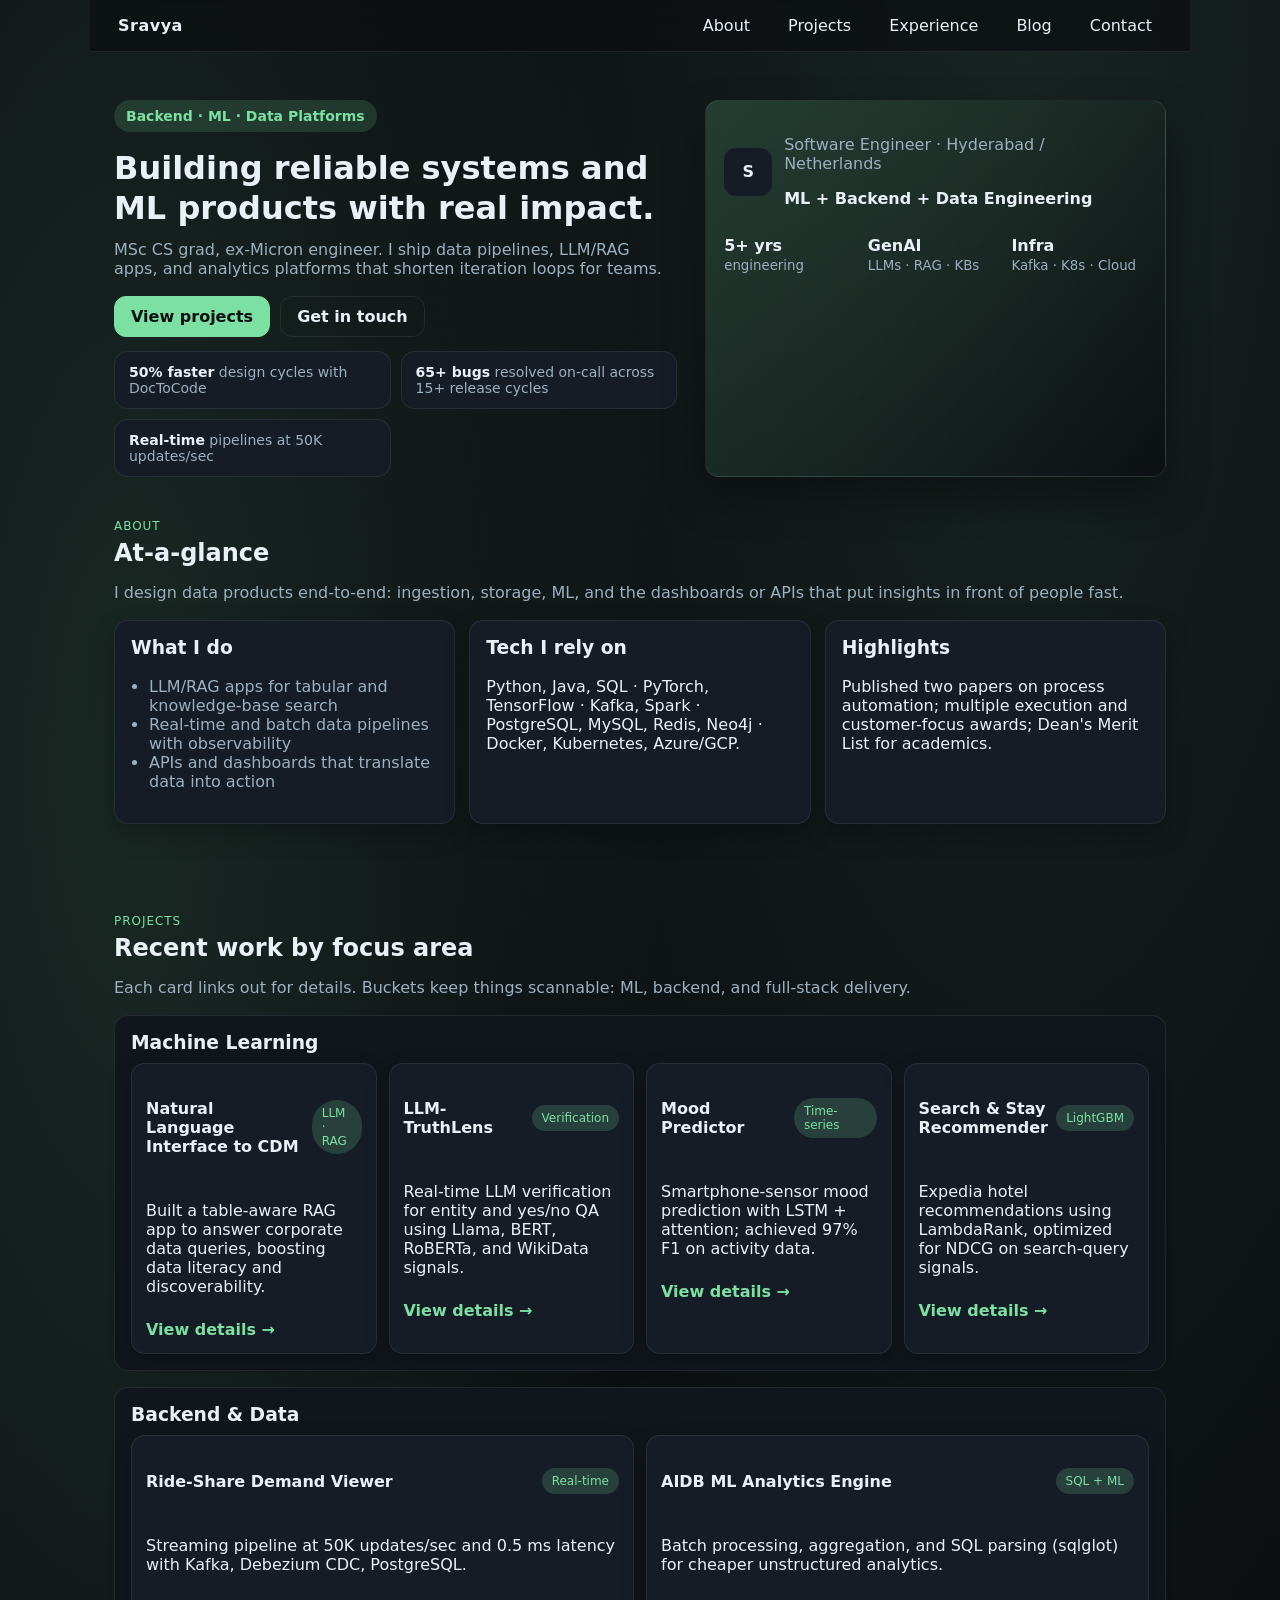
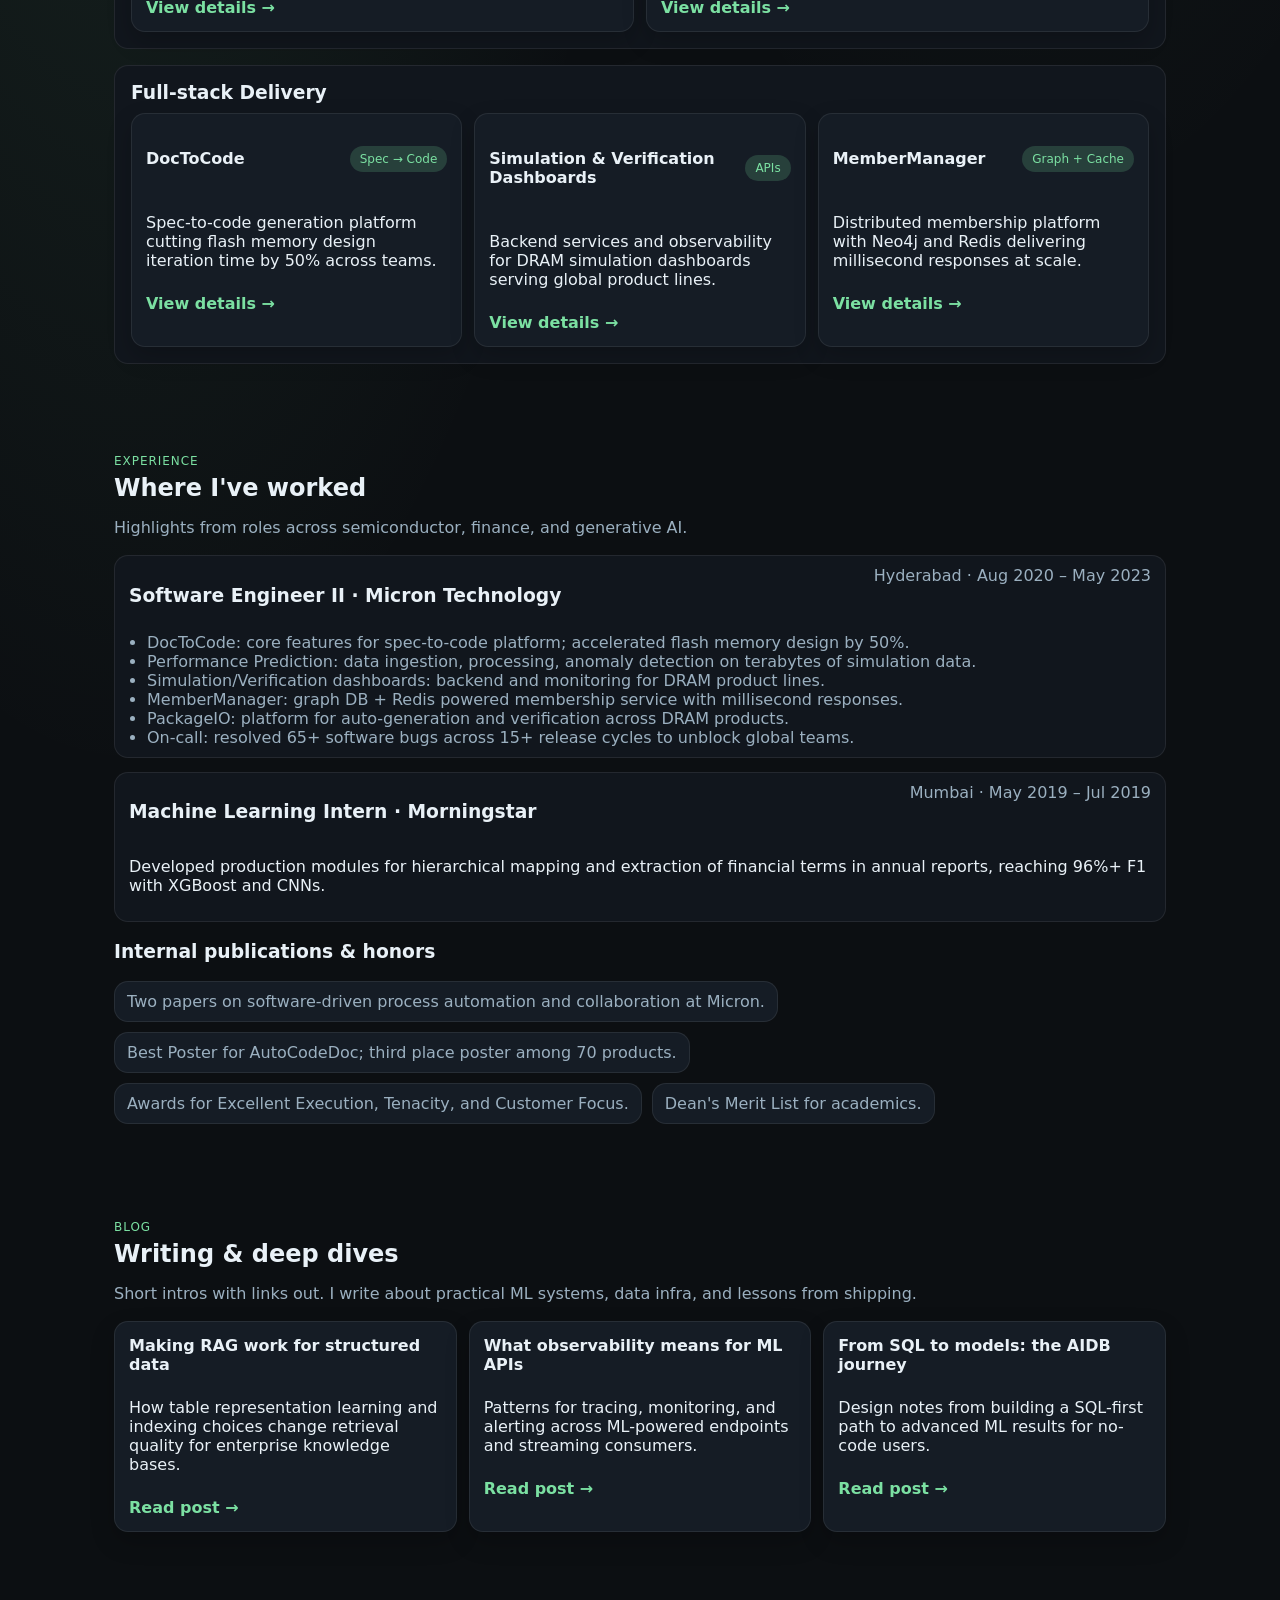
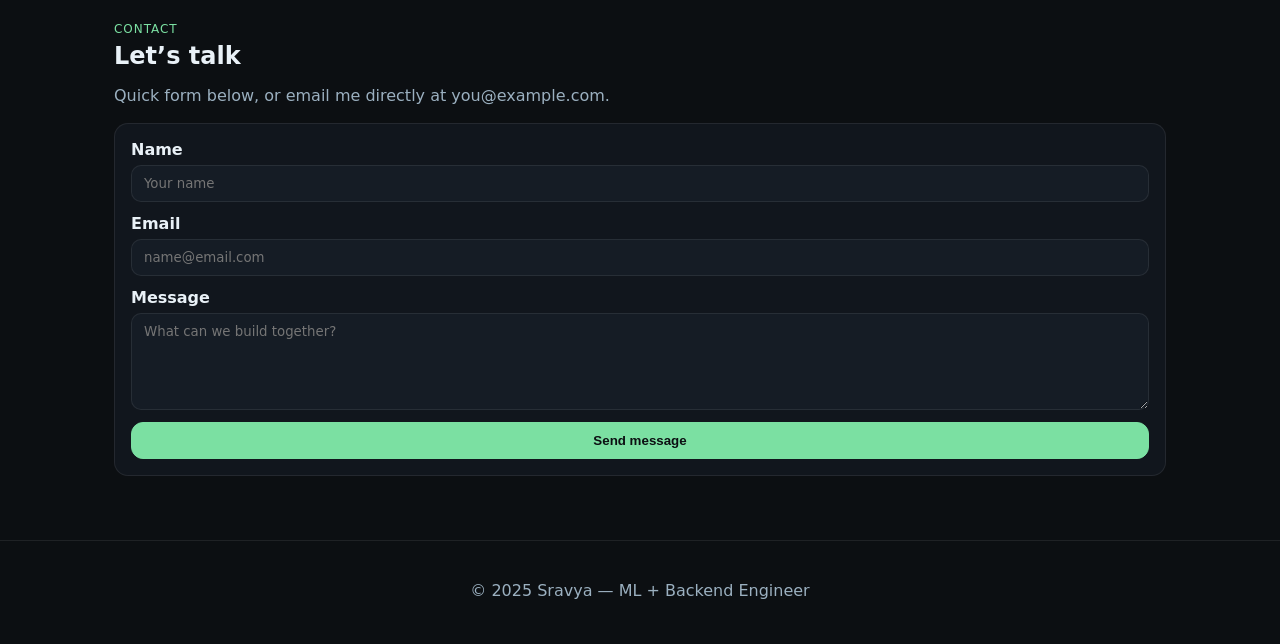
==== index.html @ e34084e5 "init 2" ====
<!DOCTYPE html>
<html lang="en">
<head>
  <meta charset="UTF-8" />
  <meta name="viewport" content="width=device-width, initial-scale=1.0" />
  <title>Sravya | ML + Backend Engineer</title>
  <link rel="stylesheet" href="style.css" />
</head>
<body>
  <nav class="navbar">
    <div class="logo">Sravya</div>
    <ul class="nav-links">
      <li><a href="#about">About</a></li>
      <li><a href="#projects">Projects</a></li>
      <li><a href="#experience">Experience</a></li>
      <li><a href="#blog">Blog</a></li>
      <li><a href="#contact">Contact</a></li>
    </ul>
  </nav>

  <header class="hero">
    <div class="hero-text">
      <span class="tag">Backend · ML · Data Platforms</span>
      <h1>Building reliable systems and ML products with real impact.</h1>
      <p class="lede">
        MSc CS grad, ex-Micron engineer. I ship data pipelines, LLM/RAG apps, and
        analytics platforms that shorten iteration loops for teams.
      </p>
      <div class="hero-actions">
        <a class="btn primary" href="#projects">View projects</a>
        <a class="btn ghost" href="#contact">Get in touch</a>
      </div>
      <div class="hero-highlights">
        <div><strong>50% faster</strong> design cycles with DocToCode</div>
        <div><strong>65+ bugs</strong> resolved on-call across 15+ release cycles</div>
        <div><strong>Real-time</strong> pipelines at 50K updates/sec</div>
      </div>
    </div>
    <div class="hero-card">
      <div class="nameplate">
        <div class="avatar">S</div>
        <div>
          <p class="muted">Software Engineer · Hyderabad / Netherlands</p>
          <p class="focus">ML + Backend + Data Engineering</p>
        </div>
      </div>
      <div class="stats">
        <div><span>5+ yrs</span><small>engineering</small></div>
        <div><span>GenAI</span><small>LLMs · RAG · KBs</small></div>
        <div><span>Infra</span><small>Kafka · K8s · Cloud</small></div>
      </div>
    </div>
  </header>

  <section id="about" class="section about">
    <div class="section-header">
      <p class="eyebrow">About</p>
      <h2>At-a-glance</h2>
      <p class="muted">
        I design data products end-to-end: ingestion, storage, ML, and the
        dashboards or APIs that put insights in front of people fast.
      </p>
    </div>
    <div class="about-grid">
      <div class="about-card">
        <h3>What I do</h3>
        <ul>
          <li>LLM/RAG apps for tabular and knowledge-base search</li>
          <li>Real-time and batch data pipelines with observability</li>
          <li>APIs and dashboards that translate data into action</li>
        </ul>
      </div>
      <div class="about-card">
        <h3>Tech I rely on</h3>
        <p>Python, Java, SQL · PyTorch, TensorFlow · Kafka, Spark · PostgreSQL, MySQL, Redis, Neo4j · Docker, Kubernetes, Azure/GCP.</p>
      </div>
      <div class="about-card">
        <h3>Highlights</h3>
        <p>Published two papers on process automation; multiple execution and customer-focus awards; Dean's Merit List for academics.</p>
      </div>
    </div>
  </section>

  <section id="projects" class="section">
    <div class="section-header">
      <p class="eyebrow">Projects</p>
      <h2>Recent work by focus area</h2>
      <p class="muted">Each card links out for details. Buckets keep things scannable: ML, backend, and full-stack delivery.</p>
    </div>
    <div class="bucket-grid">
      <div class="bucket">
        <h3>Machine Learning</h3>
        <div class="card-grid">
          <div class="card">
            <div class="card-header">
              <h4>Natural Language Interface to CDM</h4>
              <span class="pill">LLM · RAG</span>
            </div>
            <p>Built a table-aware RAG app to answer corporate data queries, boosting data literacy and discoverability.</p>
            <a class="link" href="#" target="_blank" rel="noreferrer">View details →</a>
          </div>
          <div class="card">
            <div class="card-header">
              <h4>LLM-TruthLens</h4>
              <span class="pill">Verification</span>
            </div>
            <p>Real-time LLM verification for entity and yes/no QA using Llama, BERT, RoBERTa, and WikiData signals.</p>
            <a class="link" href="#" target="_blank" rel="noreferrer">View details →</a>
          </div>
          <div class="card">
            <div class="card-header">
              <h4>Mood Predictor</h4>
              <span class="pill">Time-series</span>
            </div>
            <p>Smartphone-sensor mood prediction with LSTM + attention; achieved 97% F1 on activity data.</p>
            <a class="link" href="#" target="_blank" rel="noreferrer">View details →</a>
          </div>
          <div class="card">
            <div class="card-header">
              <h4>Search & Stay Recommender</h4>
              <span class="pill">LightGBM</span>
            </div>
            <p>Expedia hotel recommendations using LambdaRank, optimized for NDCG on search-query signals.</p>
            <a class="link" href="#" target="_blank" rel="noreferrer">View details →</a>
          </div>
        </div>
      </div>
      <div class="bucket">
        <h3>Backend & Data</h3>
        <div class="card-grid">
          <div class="card">
            <div class="card-header">
              <h4>Ride-Share Demand Viewer</h4>
              <span class="pill">Real-time</span>
            </div>
            <p>Streaming pipeline at 50K updates/sec and 0.5 ms latency with Kafka, Debezium CDC, PostgreSQL.</p>
            <a class="link" href="#" target="_blank" rel="noreferrer">View details →</a>
          </div>
          <div class="card">
            <div class="card-header">
              <h4>AIDB ML Analytics Engine</h4>
              <span class="pill">SQL + ML</span>
            </div>
            <p>Batch processing, aggregation, and SQL parsing (sqlglot) for cheaper unstructured analytics.</p>
            <a class="link" href="#" target="_blank" rel="noreferrer">View details →</a>
          </div>
        </div>
      </div>
      <div class="bucket">
        <h3>Full-stack Delivery</h3>
        <div class="card-grid">
          <div class="card">
            <div class="card-header">
              <h4>DocToCode</h4>
              <span class="pill">Spec → Code</span>
            </div>
            <p>Spec-to-code generation platform cutting flash memory design iteration time by 50% across teams.</p>
            <a class="link" href="#" target="_blank" rel="noreferrer">View details →</a>
          </div>
          <div class="card">
            <div class="card-header">
              <h4>Simulation & Verification Dashboards</h4>
              <span class="pill">APIs</span>
            </div>
            <p>Backend services and observability for DRAM simulation dashboards serving global product lines.</p>
            <a class="link" href="#" target="_blank" rel="noreferrer">View details →</a>
          </div>
          <div class="card">
            <div class="card-header">
              <h4>MemberManager</h4>
              <span class="pill">Graph + Cache</span>
            </div>
            <p>Distributed membership platform with Neo4j and Redis delivering millisecond responses at scale.</p>
            <a class="link" href="#" target="_blank" rel="noreferrer">View details →</a>
          </div>
        </div>
      </div>
    </div>
  </section>

  <section id="experience" class="section">
    <div class="section-header">
      <p class="eyebrow">Experience</p>
      <h2>Where I've worked</h2>
      <p class="muted">Highlights from roles across semiconductor, finance, and generative AI.</p>
    </div>
    <div class="timeline">
      <div class="timeline-item">
        <div class="timeline-head">
          <h3>Software Engineer II · Micron Technology</h3>
          <span class="muted">Hyderabad · Aug 2020 – May 2023</span>
        </div>
        <ul>
          <li>DocToCode: core features for spec-to-code platform; accelerated flash memory design by 50%.</li>
          <li>Performance Prediction: data ingestion, processing, anomaly detection on terabytes of simulation data.</li>
          <li>Simulation/Verification dashboards: backend and monitoring for DRAM product lines.</li>
          <li>MemberManager: graph DB + Redis powered membership service with millisecond responses.</li>
          <li>PackageIO: platform for auto-generation and verification across DRAM products.</li>
          <li>On-call: resolved 65+ software bugs across 15+ release cycles to unblock global teams.</li>
        </ul>
      </div>
      <div class="timeline-item">
        <div class="timeline-head">
          <h3>Machine Learning Intern · Morningstar</h3>
          <span class="muted">Mumbai · May 2019 – Jul 2019</span>
        </div>
        <p>Developed production modules for hierarchical mapping and extraction of financial terms in annual reports, reaching 96%+ F1 with XGBoost and CNNs.</p>
      </div>
    </div>
    <div class="subsection">
      <h3>Internal publications & honors</h3>
      <ul class="inline-list">
        <li>Two papers on software-driven process automation and collaboration at Micron.</li>
        <li>Best Poster for AutoCodeDoc; third place poster among 70 products.</li>
        <li>Awards for Excellent Execution, Tenacity, and Customer Focus.</li>
        <li>Dean's Merit List for academics.</li>
      </ul>
    </div>
  </section>

  <section id="blog" class="section blog">
    <div class="section-header">
      <p class="eyebrow">Blog</p>
      <h2>Writing & deep dives</h2>
      <p class="muted">Short intros with links out. I write about practical ML systems, data infra, and lessons from shipping.</p>
    </div>
    <div class="card-grid">
      <div class="card">
        <h4>Making RAG work for structured data</h4>
        <p>How table representation learning and indexing choices change retrieval quality for enterprise knowledge bases.</p>
        <a class="link" href="#" target="_blank" rel="noreferrer">Read post →</a>
      </div>
      <div class="card">
        <h4>What observability means for ML APIs</h4>
        <p>Patterns for tracing, monitoring, and alerting across ML-powered endpoints and streaming consumers.</p>
        <a class="link" href="#" target="_blank" rel="noreferrer">Read post →</a>
      </div>
      <div class="card">
        <h4>From SQL to models: the AIDB journey</h4>
        <p>Design notes from building a SQL-first path to advanced ML results for no-code users.</p>
        <a class="link" href="#" target="_blank" rel="noreferrer">Read post →</a>
      </div>
    </div>
  </section>

  <section id="contact" class="section contact">
    <div class="section-header">
      <p class="eyebrow">Contact</p>
      <h2>Let’s talk</h2>
      <p class="muted">Quick form below, or email me directly at <a href="mailto:you@example.com">you@example.com</a>.</p>
    </div>
    <form class="contact-form">
      <div class="form-row">
        <label for="name">Name</label>
        <input id="name" name="name" type="text" placeholder="Your name" />
      </div>
      <div class="form-row">
        <label for="email">Email</label>
        <input id="email" name="email" type="email" placeholder="name@email.com" />
      </div>
      <div class="form-row">
        <label for="message">Message</label>
        <textarea id="message" name="message" rows="5" placeholder="What can we build together?"></textarea>
      </div>
      <button type="submit" class="btn primary full">Send message</button>
    </form>
  </section>

  <footer class="footer">
    <p>© 2025 Sravya — ML + Backend Engineer</p>
  </footer>
</body>
</html>
---- style.css ----
/* refreshed portfolio styles */
:root{
  --bg:#0c0f12;
  --panel:#11161d;
  --card:#151c25;
  --accent:#7be0a2;
  --muted:#9bb0c0;
  --text:#e9f1f7;
  --border:rgba(255,255,255,0.08);
  --shadow:0 20px 40px rgba(0,0,0,0.35);
  --radius:14px;
  --max:1100px;
}

*{box-sizing:border-box;}
body{
  margin:0;
  font-family:"Inter", "Segoe UI", system-ui, -apple-system, sans-serif;
  background:radial-gradient(120% 120% at 10% 20%,rgba(123,224,162,0.12),transparent 35%),radial-gradient(120% 120% at 80% 0%,rgba(123,224,162,0.1),transparent 40%),var(--bg);
  color:var(--text);
}
a{color:inherit;text-decoration:none;}

.navbar{
  position:sticky;
  top:0;
  z-index:10;
  display:flex;
  justify-content:space-between;
  align-items:center;
  padding:16px 28px;
  max-width:var(--max);
  margin:0 auto;
  backdrop-filter:blur(12px);
  background:rgba(12,15,18,0.75);
  border-bottom:1px solid var(--border);
}
.logo{font-weight:700;letter-spacing:0.5px;}
.nav-links{display:flex;gap:18px;list-style:none;padding:0;margin:0;}
.nav-links a{padding:8px 10px;border-radius:8px;transition:background 0.2s;}
.nav-links a:hover{background:rgba(255,255,255,0.06);}

.hero{
  display:grid;
  gap:28px;
  grid-template-columns:1.1fr 0.9fr;
  max-width:var(--max);
  margin:48px auto 32px;
  padding:0 24px;
}
.hero-text h1{margin:16px 0 12px;font-size:32px;line-height:1.25;}
.lede{color:var(--muted);margin:0 0 18px;}
.tag{
  display:inline-flex;
  align-items:center;
  gap:8px;
  padding:8px 12px;
  border-radius:999px;
  background:rgba(123,224,162,0.15);
  color:var(--accent);
  font-weight:600;
  font-size:14px;
}
.hero-actions{display:flex;gap:10px;flex-wrap:wrap;margin:12px 0 14px;}
.btn{
  display:inline-flex;
  align-items:center;
  justify-content:center;
  padding:10px 16px;
  border-radius:12px;
  border:1px solid var(--border);
  color:var(--text);
  background:transparent;
  font-weight:600;
  cursor:pointer;
  transition:transform 0.15s, box-shadow 0.15s, background 0.15s;
}
.btn.primary{background:var(--accent);color:#0c0f12;border-color:var(--accent);}
.btn.ghost:hover{background:rgba(255,255,255,0.04);}
.btn.primary:hover{transform:translateY(-1px);box-shadow:0 10px 25px rgba(123,224,162,0.25);}
.btn.full{width:100%;}

.hero-highlights{
  display:grid;
  grid-template-columns:repeat(auto-fit,minmax(220px,1fr));
  gap:10px;
  margin-top:12px;
}
.hero-highlights div{
  background:var(--card);
  border:1px solid var(--border);
  border-radius:var(--radius);
  padding:12px 14px;
  color:var(--muted);
  font-size:14px;
}
.hero-highlights strong{color:var(--text);}

.hero-card{
  background:linear-gradient(130deg,rgba(123,224,162,0.18),rgba(12,15,18,0.9));
  border:1px solid var(--border);
  border-radius:var(--radius);
  padding:18px;
  box-shadow:var(--shadow);
}
.nameplate{display:flex;gap:12px;align-items:center;margin-bottom:12px;}
.avatar{
  width:48px;height:48px;border-radius:12px;
  background:var(--card);
  display:grid;place-items:center;
  font-weight:700;
}
.muted{color:var(--muted);}
.focus{font-weight:700;}
.stats{
  display:grid;
  grid-template-columns:repeat(auto-fit,minmax(120px,1fr));
  gap:8px;
}
.stats span{display:block;font-weight:700;}
.stats small{color:var(--muted);}

.section{
  max-width:var(--max);
  margin:32px auto 12px;
  padding:10px 24px 48px;
}
.section-header{margin-bottom:18px;}
.section-header h2{margin:6px 0 6px;}
.eyebrow{letter-spacing:0.08em;text-transform:uppercase;font-size:12px;color:var(--accent);margin:0;}

.about-grid{
  display:grid;
  grid-template-columns:repeat(auto-fit,minmax(260px,1fr));
  gap:14px;
}
.about-card{
  background:var(--card);
  border:1px solid var(--border);
  border-radius:var(--radius);
  padding:16px;
  box-shadow:0 10px 25px rgba(0,0,0,0.25);
}
.about-card h3{margin-top:0;}
.about-card ul{padding-left:18px;color:var(--muted);}

.bucket-grid{display:grid;gap:16px;}
.bucket{
  background:var(--panel);
  border:1px solid var(--border);
  border-radius:var(--radius);
  padding:16px;
}
.bucket h3{margin:0 0 10px;}
.card-grid{
  display:grid;
  grid-template-columns:repeat(auto-fit,minmax(240px,1fr));
  gap:12px;
}
.card{
  background:var(--card);
  border:1px solid var(--border);
  border-radius:var(--radius);
  padding:14px;
  display:flex;
  flex-direction:column;
  gap:8px;
  box-shadow:0 10px 24px rgba(0,0,0,0.2);
}
.card-header{display:flex;justify-content:space-between;gap:8px;align-items:center;}
.pill{
  padding:6px 10px;
  border-radius:999px;
  background:rgba(123,224,162,0.18);
  color:var(--accent);
  font-size:12px;
}
.link{color:var(--accent);font-weight:600;}

.timeline{display:grid;gap:14px;}
.timeline-item{
  border-left:3px solid var(--accent);
  padding:10px 14px;
  background:var(--panel);
  border-radius:var(--radius);
  border:1px solid var(--border);
}
.timeline-head{display:flex;justify-content:space-between;gap:8px;flex-wrap:wrap;}
.timeline ul{margin:8px 0 0;padding-left:18px;color:var(--muted);}

.subsection{margin-top:16px;}
.inline-list{display:flex;flex-wrap:wrap;gap:10px;color:var(--muted);padding:0;margin:6px 0;list-style:none;}
.inline-list li{background:var(--card);border:1px solid var(--border);padding:10px 12px;border-radius:var(--radius);}

.blog .card-grid .card h4{margin:0;}

.contact-form{
  background:var(--panel);
  border:1px solid var(--border);
  border-radius:var(--radius);
  padding:16px;
  display:grid;
  gap:12px;
}
.form-row{display:flex;flex-direction:column;gap:6px;}
.form-row label{font-weight:600;}
input, textarea{
  background:var(--card);
  border:1px solid var(--border);
  border-radius:10px;
  padding:10px 12px;
  color:var(--text);
  font-family:inherit;
}
input:focus, textarea:focus{outline:2px solid rgba(123,224,162,0.35);}

.footer{
  text-align:center;
  color:var(--muted);
  padding:24px 0 28px;
  border-top:1px solid var(--border);
  margin-top:16px;
}

@media(max-width:900px){
  .hero{grid-template-columns:1fr;}
  .navbar{border-bottom:1px solid var(--border);}
}
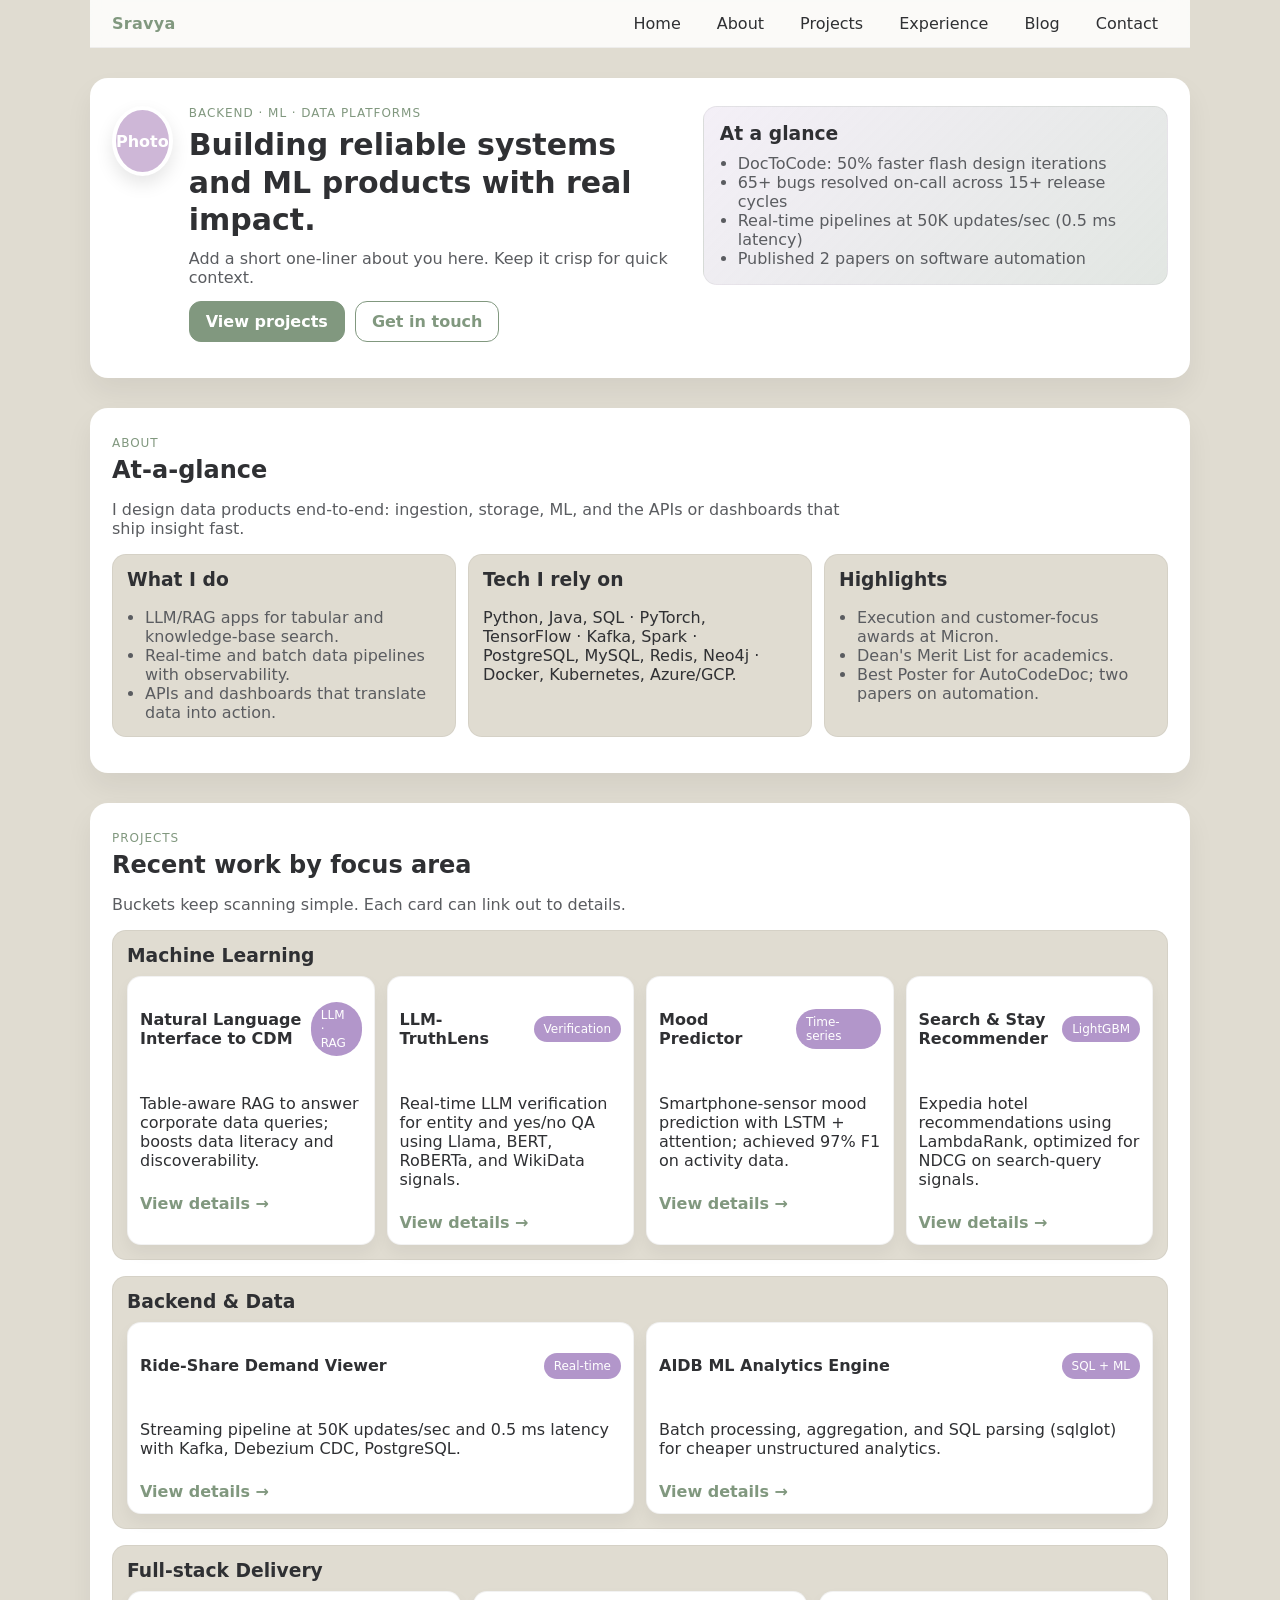
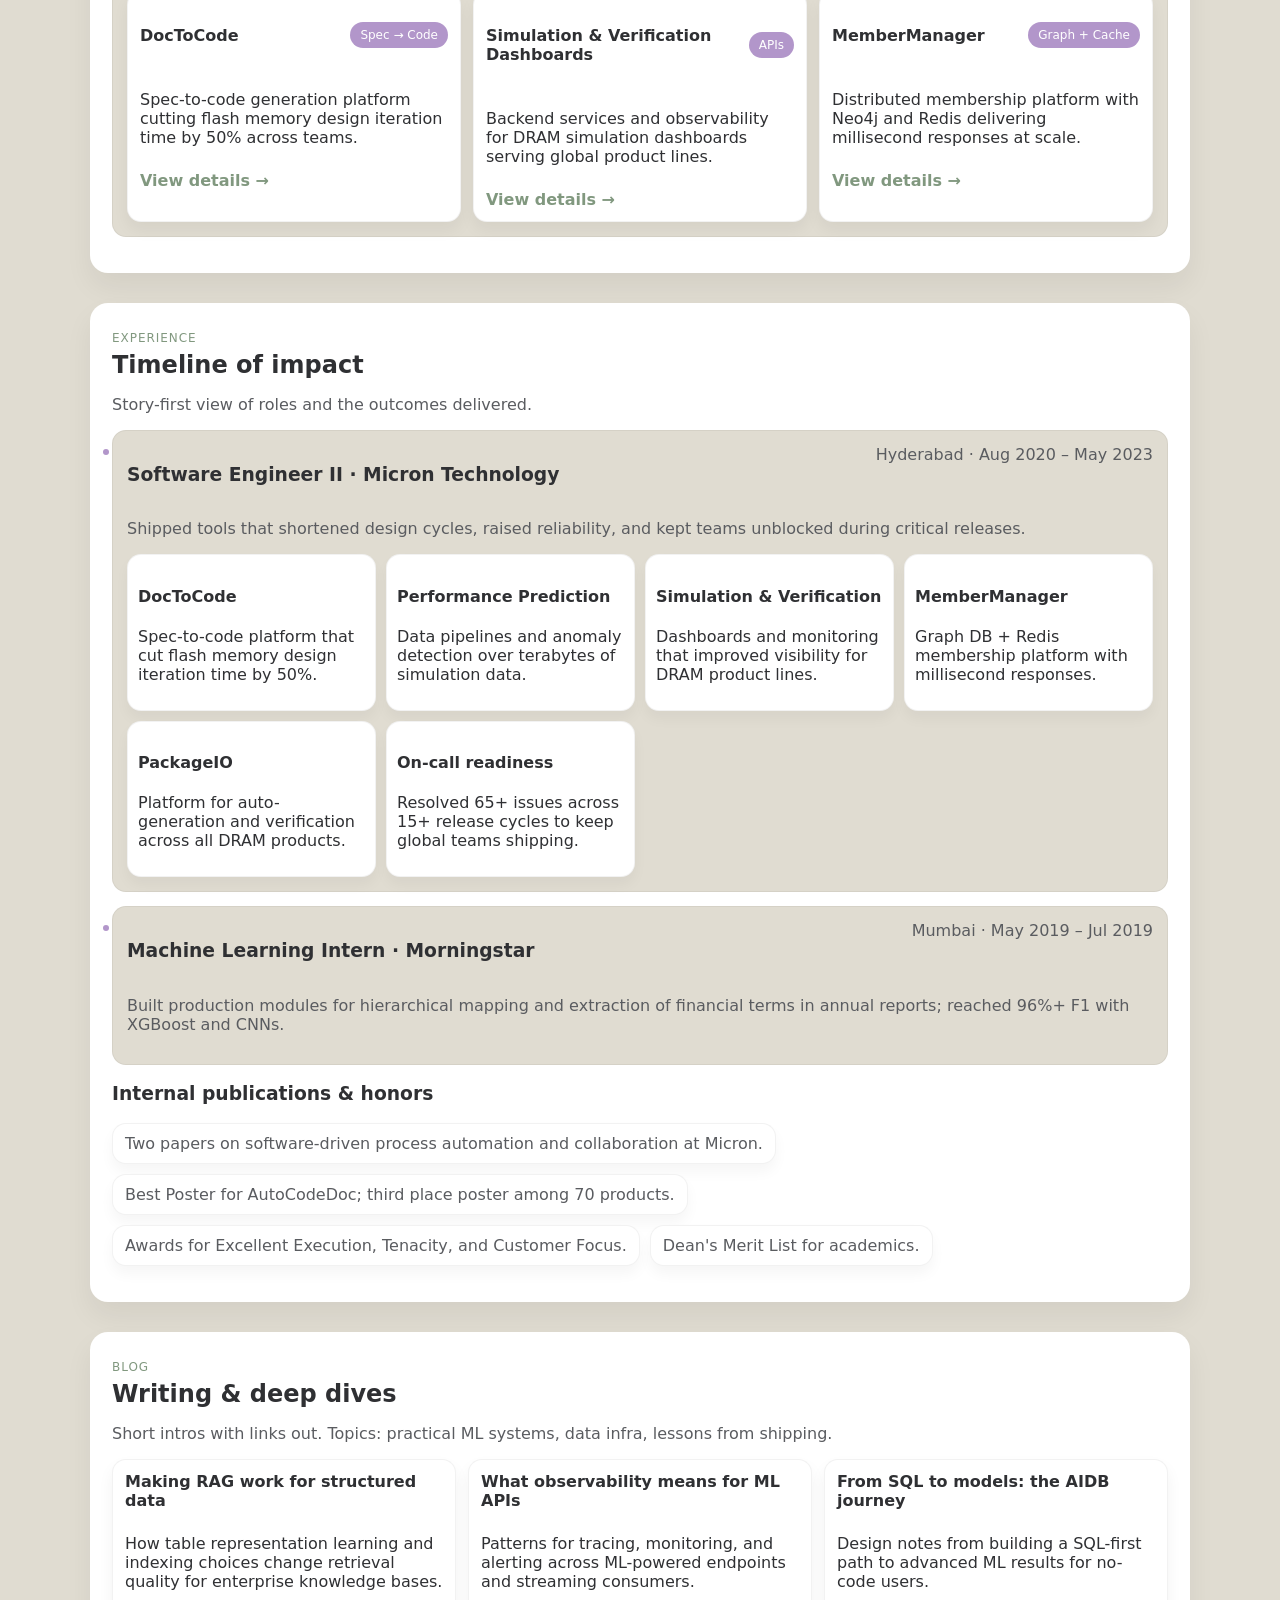
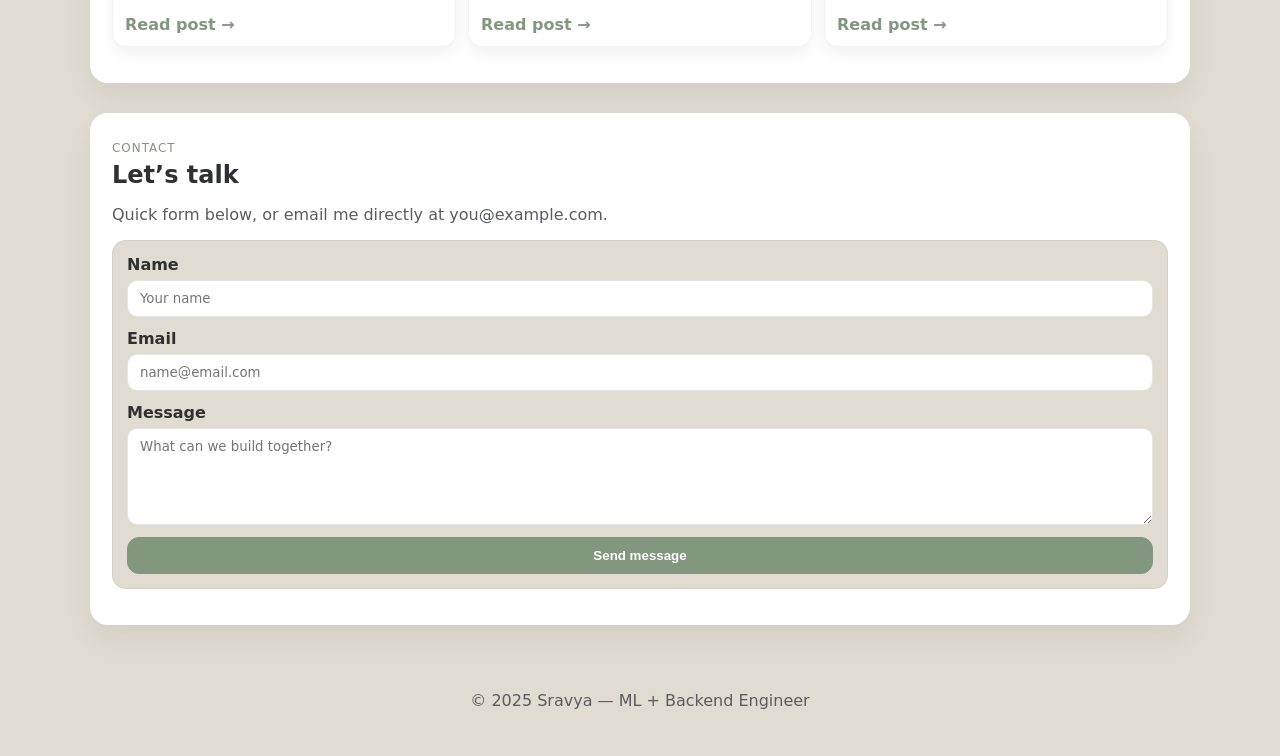
==== commit e3846050: "init 3" ====
--- a/index.html
+++ b/index.html
@@ -10,6 +10,7 @@
   <nav class="navbar">
     <div class="logo">Sravya</div>
     <ul class="nav-links">
+      <li><a href="#hero">Home</a></li>
       <li><a href="#about">About</a></li>
       <li><a href="#projects">Projects</a></li>
       <li><a href="#experience">Experience</a></li>
@@ -18,56 +19,45 @@
     </ul>
   </nav>
 
-  <header class="hero">
-    <div class="hero-text">
-      <span class="tag">Backend · ML · Data Platforms</span>
-      <h1>Building reliable systems and ML products with real impact.</h1>
-      <p class="lede">
-        MSc CS grad, ex-Micron engineer. I ship data pipelines, LLM/RAG apps, and
-        analytics platforms that shorten iteration loops for teams.
-      </p>
-      <div class="hero-actions">
-        <a class="btn primary" href="#projects">View projects</a>
-        <a class="btn ghost" href="#contact">Get in touch</a>
-      </div>
-      <div class="hero-highlights">
-        <div><strong>50% faster</strong> design cycles with DocToCode</div>
-        <div><strong>65+ bugs</strong> resolved on-call across 15+ release cycles</div>
-        <div><strong>Real-time</strong> pipelines at 50K updates/sec</div>
-      </div>
-    </div>
-    <div class="hero-card">
-      <div class="nameplate">
-        <div class="avatar">S</div>
-        <div>
-          <p class="muted">Software Engineer · Hyderabad / Netherlands</p>
-          <p class="focus">ML + Backend + Data Engineering</p>
-        </div>
-      </div>
-      <div class="stats">
-        <div><span>5+ yrs</span><small>engineering</small></div>
-        <div><span>GenAI</span><small>LLMs · RAG · KBs</small></div>
-        <div><span>Infra</span><small>Kafka · K8s · Cloud</small></div>
+  <header id="hero" class="page hero">
+    <div class="hero-left">
+      <div class="avatar small">Photo</div>
+      <div>
+        <p class="eyebrow">Backend · ML · Data Platforms</p>
+        <h1>Building reliable systems and ML products with real impact.</h1>
+        <p class="lede">Add a short one-liner about you here. Keep it crisp for quick context.</p>
+        <div class="hero-actions">
+          <a class="btn primary" href="#projects">View projects</a>
+          <a class="btn ghost" href="#contact">Get in touch</a>
+        </div>
+      </div>
+    </div>
+    <div class="hero-right">
+      <div class="stat-card">
+        <h3>At a glance</h3>
+        <ul>
+          <li>DocToCode: 50% faster flash design iterations</li>
+          <li>65+ bugs resolved on-call across 15+ release cycles</li>
+          <li>Real-time pipelines at 50K updates/sec (0.5 ms latency)</li>
+          <li>Published 2 papers on software automation</li>
+        </ul>
       </div>
     </div>
   </header>
 
-  <section id="about" class="section about">
+  <section id="about" class="page section about">
     <div class="section-header">
       <p class="eyebrow">About</p>
       <h2>At-a-glance</h2>
-      <p class="muted">
-        I design data products end-to-end: ingestion, storage, ML, and the
-        dashboards or APIs that put insights in front of people fast.
-      </p>
+      <p class="muted">I design data products end-to-end: ingestion, storage, ML, and the APIs or dashboards that ship insight fast.</p>
     </div>
     <div class="about-grid">
       <div class="about-card">
         <h3>What I do</h3>
         <ul>
-          <li>LLM/RAG apps for tabular and knowledge-base search</li>
-          <li>Real-time and batch data pipelines with observability</li>
-          <li>APIs and dashboards that translate data into action</li>
+          <li>LLM/RAG apps for tabular and knowledge-base search.</li>
+          <li>Real-time and batch data pipelines with observability.</li>
+          <li>APIs and dashboards that translate data into action.</li>
         </ul>
       </div>
       <div class="about-card">
@@ -76,16 +66,20 @@
       </div>
       <div class="about-card">
         <h3>Highlights</h3>
-        <p>Published two papers on process automation; multiple execution and customer-focus awards; Dean's Merit List for academics.</p>
-      </div>
-    </div>
-  </section>
-
-  <section id="projects" class="section">
+        <ul>
+          <li>Execution and customer-focus awards at Micron.</li>
+          <li>Dean's Merit List for academics.</li>
+          <li>Best Poster for AutoCodeDoc; two papers on automation.</li>
+        </ul>
+      </div>
+    </div>
+  </section>
+
+  <section id="projects" class="page section">
     <div class="section-header">
       <p class="eyebrow">Projects</p>
       <h2>Recent work by focus area</h2>
-      <p class="muted">Each card links out for details. Buckets keep things scannable: ML, backend, and full-stack delivery.</p>
+      <p class="muted">Buckets keep scanning simple. Each card can link out to details.</p>
     </div>
     <div class="bucket-grid">
       <div class="bucket">
@@ -96,7 +90,7 @@
               <h4>Natural Language Interface to CDM</h4>
               <span class="pill">LLM · RAG</span>
             </div>
-            <p>Built a table-aware RAG app to answer corporate data queries, boosting data literacy and discoverability.</p>
+            <p>Table-aware RAG to answer corporate data queries; boosts data literacy and discoverability.</p>
             <a class="link" href="#" target="_blank" rel="noreferrer">View details →</a>
           </div>
           <div class="card">
@@ -178,11 +172,11 @@
     </div>
   </section>
 
-  <section id="experience" class="section">
+  <section id="experience" class="page section">
     <div class="section-header">
       <p class="eyebrow">Experience</p>
-      <h2>Where I've worked</h2>
-      <p class="muted">Highlights from roles across semiconductor, finance, and generative AI.</p>
+      <h2>Timeline of impact</h2>
+      <p class="muted">Story-first view of roles and the outcomes delivered.</p>
     </div>
     <div class="timeline">
       <div class="timeline-item">
@@ -190,21 +184,40 @@
           <h3>Software Engineer II · Micron Technology</h3>
           <span class="muted">Hyderabad · Aug 2020 – May 2023</span>
         </div>
-        <ul>
-          <li>DocToCode: core features for spec-to-code platform; accelerated flash memory design by 50%.</li>
-          <li>Performance Prediction: data ingestion, processing, anomaly detection on terabytes of simulation data.</li>
-          <li>Simulation/Verification dashboards: backend and monitoring for DRAM product lines.</li>
-          <li>MemberManager: graph DB + Redis powered membership service with millisecond responses.</li>
-          <li>PackageIO: platform for auto-generation and verification across DRAM products.</li>
-          <li>On-call: resolved 65+ software bugs across 15+ release cycles to unblock global teams.</li>
-        </ul>
+        <p class="muted">Shipped tools that shortened design cycles, raised reliability, and kept teams unblocked during critical releases.</p>
+        <div class="impact-grid">
+          <div class="impact-card">
+            <h4>DocToCode</h4>
+            <p>Spec-to-code platform that cut flash memory design iteration time by 50%.</p>
+          </div>
+          <div class="impact-card">
+            <h4>Performance Prediction</h4>
+            <p>Data pipelines and anomaly detection over terabytes of simulation data.</p>
+          </div>
+          <div class="impact-card">
+            <h4>Simulation & Verification</h4>
+            <p>Dashboards and monitoring that improved visibility for DRAM product lines.</p>
+          </div>
+          <div class="impact-card">
+            <h4>MemberManager</h4>
+            <p>Graph DB + Redis membership platform with millisecond responses.</p>
+          </div>
+          <div class="impact-card">
+            <h4>PackageIO</h4>
+            <p>Platform for auto-generation and verification across all DRAM products.</p>
+          </div>
+          <div class="impact-card">
+            <h4>On-call readiness</h4>
+            <p>Resolved 65+ issues across 15+ release cycles to keep global teams shipping.</p>
+          </div>
+        </div>
       </div>
       <div class="timeline-item">
         <div class="timeline-head">
           <h3>Machine Learning Intern · Morningstar</h3>
           <span class="muted">Mumbai · May 2019 – Jul 2019</span>
         </div>
-        <p>Developed production modules for hierarchical mapping and extraction of financial terms in annual reports, reaching 96%+ F1 with XGBoost and CNNs.</p>
+        <p class="muted">Built production modules for hierarchical mapping and extraction of financial terms in annual reports; reached 96%+ F1 with XGBoost and CNNs.</p>
       </div>
     </div>
     <div class="subsection">
@@ -218,11 +231,11 @@
     </div>
   </section>
 
-  <section id="blog" class="section blog">
+  <section id="blog" class="page section blog">
     <div class="section-header">
       <p class="eyebrow">Blog</p>
       <h2>Writing & deep dives</h2>
-      <p class="muted">Short intros with links out. I write about practical ML systems, data infra, and lessons from shipping.</p>
+      <p class="muted">Short intros with links out. Topics: practical ML systems, data infra, lessons from shipping.</p>
     </div>
     <div class="card-grid">
       <div class="card">
@@ -243,7 +256,7 @@
     </div>
   </section>
 
-  <section id="contact" class="section contact">
+  <section id="contact" class="page section contact">
     <div class="section-header">
       <p class="eyebrow">Contact</p>
       <h2>Let’s talk</h2>
--- a/style.css
+++ b/style.css
@@ -1,13 +1,12 @@
-/* refreshed portfolio styles */
+/* Sageberry palette driven layout */
 :root{
-  --bg:#0c0f12;
-  --panel:#11161d;
-  --card:#151c25;
-  --accent:#7be0a2;
-  --muted:#9bb0c0;
-  --text:#e9f1f7;
-  --border:rgba(255,255,255,0.08);
-  --shadow:0 20px 40px rgba(0,0,0,0.35);
+  --lavender:#B296CA;
+  --lilac:#CEB7D7;
+  --sand:#E0DCD1;
+  --sage:#ACB9AD;
+  --fern:#81987F;
+  --text:#2f3033;
+  --muted:#5a5c60;
   --radius:14px;
   --max:1100px;
 }
@@ -15,8 +14,8 @@
 *{box-sizing:border-box;}
 body{
   margin:0;
-  font-family:"Inter", "Segoe UI", system-ui, -apple-system, sans-serif;
-  background:radial-gradient(120% 120% at 10% 20%,rgba(123,224,162,0.12),transparent 35%),radial-gradient(120% 120% at 80% 0%,rgba(123,224,162,0.1),transparent 40%),var(--bg);
+  font-family:"Inter","Segoe UI",system-ui,-apple-system,sans-serif;
+  background:var(--sand);
   color:var(--text);
 }
 a{color:inherit;text-decoration:none;}
@@ -28,128 +27,107 @@
   display:flex;
   justify-content:space-between;
   align-items:center;
-  padding:16px 28px;
+  padding:14px 22px;
   max-width:var(--max);
   margin:0 auto;
-  backdrop-filter:blur(12px);
-  background:rgba(12,15,18,0.75);
-  border-bottom:1px solid var(--border);
-}
-.logo{font-weight:700;letter-spacing:0.5px;}
-.nav-links{display:flex;gap:18px;list-style:none;padding:0;margin:0;}
-.nav-links a{padding:8px 10px;border-radius:8px;transition:background 0.2s;}
-.nav-links a:hover{background:rgba(255,255,255,0.06);}
+  background:rgba(255,255,255,0.85);
+  backdrop-filter:blur(10px);
+  border-bottom:1px solid rgba(0,0,0,0.05);
+}
+.logo{font-weight:700;letter-spacing:0.3px;color:var(--fern);}
+.nav-links{display:flex;gap:16px;list-style:none;padding:0;margin:0;}
+.nav-links a{padding:8px 10px;border-radius:10px;transition:background 0.15s,color 0.15s;}
+.nav-links a:hover{background:var(--lilac);color:#fff;}
+
+.page{
+  max-width:var(--max);
+  margin:30px auto;
+  padding:28px 22px 36px;
+  border-radius:18px;
+  background:#fff;
+  box-shadow:0 14px 28px rgba(0,0,0,0.06);
+}
 
 .hero{
   display:grid;
-  gap:28px;
   grid-template-columns:1.1fr 0.9fr;
-  max-width:var(--max);
-  margin:48px auto 32px;
-  padding:0 24px;
-}
-.hero-text h1{margin:16px 0 12px;font-size:32px;line-height:1.25;}
-.lede{color:var(--muted);margin:0 0 18px;}
-.tag{
-  display:inline-flex;
-  align-items:center;
-  gap:8px;
-  padding:8px 12px;
-  border-radius:999px;
-  background:rgba(123,224,162,0.15);
-  color:var(--accent);
-  font-weight:600;
-  font-size:14px;
-}
-.hero-actions{display:flex;gap:10px;flex-wrap:wrap;margin:12px 0 14px;}
+  gap:22px;
+}
+.hero-left{display:flex;gap:16px;align-items:flex-start;}
+.avatar{
+  width:60px;
+  height:60px;
+  border-radius:50%;
+  background:var(--lilac);
+  color:#fff;
+  display:grid;
+  place-items:center;
+  font-weight:700;
+  border:4px solid #fff;
+  box-shadow:0 8px 18px rgba(0,0,0,0.1);
+}
+.avatar.small{width:70px;height:70px;}
+.eyebrow{
+  letter-spacing:0.08em;
+  text-transform:uppercase;
+  font-size:12px;
+  margin:0 0 6px;
+  color:var(--fern);
+}
+h1{margin:0 0 10px;font-size:30px;line-height:1.25;}
+.lede{margin:0 0 14px;color:var(--muted);}
+.hero-actions{display:flex;gap:10px;flex-wrap:wrap;}
 .btn{
   display:inline-flex;
   align-items:center;
   justify-content:center;
   padding:10px 16px;
   border-radius:12px;
-  border:1px solid var(--border);
-  color:var(--text);
-  background:transparent;
+  border:1px solid var(--fern);
   font-weight:600;
   cursor:pointer;
-  transition:transform 0.15s, box-shadow 0.15s, background 0.15s;
-}
-.btn.primary{background:var(--accent);color:#0c0f12;border-color:var(--accent);}
-.btn.ghost:hover{background:rgba(255,255,255,0.04);}
-.btn.primary:hover{transform:translateY(-1px);box-shadow:0 10px 25px rgba(123,224,162,0.25);}
+  transition:transform 0.15s,box-shadow 0.15s,background 0.15s,color 0.15s;
+}
+.btn.primary{background:var(--fern);color:#fff;}
+.btn.ghost{background:transparent;color:var(--fern);}
+.btn.primary:hover{transform:translateY(-1px);box-shadow:0 10px 20px rgba(129,152,127,0.3);}
+.btn.ghost:hover{background:var(--lilac);color:#fff;border-color:var(--lilac);}
 .btn.full{width:100%;}
 
-.hero-highlights{
-  display:grid;
-  grid-template-columns:repeat(auto-fit,minmax(220px,1fr));
-  gap:10px;
-  margin-top:12px;
-}
-.hero-highlights div{
-  background:var(--card);
-  border:1px solid var(--border);
-  border-radius:var(--radius);
-  padding:12px 14px;
-  color:var(--muted);
-  font-size:14px;
-}
-.hero-highlights strong{color:var(--text);}
-
-.hero-card{
-  background:linear-gradient(130deg,rgba(123,224,162,0.18),rgba(12,15,18,0.9));
-  border:1px solid var(--border);
-  border-radius:var(--radius);
-  padding:18px;
-  box-shadow:var(--shadow);
-}
-.nameplate{display:flex;gap:12px;align-items:center;margin-bottom:12px;}
-.avatar{
-  width:48px;height:48px;border-radius:12px;
-  background:var(--card);
-  display:grid;place-items:center;
-  font-weight:700;
-}
+.hero-right .stat-card{
+  background:linear-gradient(135deg,rgba(178,150,202,0.15),rgba(172,185,173,0.35));
+  border-radius:var(--radius);
+  padding:16px;
+  border:1px solid rgba(0,0,0,0.05);
+}
+.stat-card h3{margin:0 0 10px;}
+.stat-card ul{margin:0;padding-left:18px;color:var(--muted);}
+
+.section-header{margin-bottom:16px;}
+.section-header h2{margin:4px 0 6px;}
+.section-header .muted{max-width:760px;}
 .muted{color:var(--muted);}
-.focus{font-weight:700;}
-.stats{
-  display:grid;
-  grid-template-columns:repeat(auto-fit,minmax(120px,1fr));
-  gap:8px;
-}
-.stats span{display:block;font-weight:700;}
-.stats small{color:var(--muted);}
-
-.section{
-  max-width:var(--max);
-  margin:32px auto 12px;
-  padding:10px 24px 48px;
-}
-.section-header{margin-bottom:18px;}
-.section-header h2{margin:6px 0 6px;}
-.eyebrow{letter-spacing:0.08em;text-transform:uppercase;font-size:12px;color:var(--accent);margin:0;}
 
 .about-grid{
   display:grid;
-  grid-template-columns:repeat(auto-fit,minmax(260px,1fr));
-  gap:14px;
+  grid-template-columns:repeat(auto-fit,minmax(240px,1fr));
+  gap:12px;
 }
 .about-card{
-  background:var(--card);
-  border:1px solid var(--border);
-  border-radius:var(--radius);
-  padding:16px;
-  box-shadow:0 10px 25px rgba(0,0,0,0.25);
+  background:var(--sand);
+  border:1px solid rgba(0,0,0,0.05);
+  border-radius:var(--radius);
+  padding:14px;
 }
 .about-card h3{margin-top:0;}
-.about-card ul{padding-left:18px;color:var(--muted);}
+.about-card ul{margin:8px 0 0;padding-left:18px;color:var(--muted);}
 
 .bucket-grid{display:grid;gap:16px;}
 .bucket{
-  background:var(--panel);
-  border:1px solid var(--border);
-  border-radius:var(--radius);
-  padding:16px;
+  background:var(--sand);
+  border-radius:var(--radius);
+  padding:14px;
+  border:1px solid rgba(0,0,0,0.05);
 }
 .bucket h3{margin:0 0 10px;}
 .card-grid{
@@ -158,71 +136,105 @@
   gap:12px;
 }
 .card{
-  background:var(--card);
-  border:1px solid var(--border);
-  border-radius:var(--radius);
-  padding:14px;
+  background:#fff;
+  border:1px solid rgba(0,0,0,0.05);
+  border-radius:var(--radius);
+  padding:12px;
   display:flex;
   flex-direction:column;
   gap:8px;
-  box-shadow:0 10px 24px rgba(0,0,0,0.2);
-}
-.card-header{display:flex;justify-content:space-between;gap:8px;align-items:center;}
+  box-shadow:0 8px 16px rgba(0,0,0,0.05);
+}
+.card-header{display:flex;justify-content:space-between;align-items:center;gap:8px;}
 .pill{
   padding:6px 10px;
   border-radius:999px;
-  background:rgba(123,224,162,0.18);
-  color:var(--accent);
+  background:var(--lavender);
+  color:#fff;
   font-size:12px;
 }
-.link{color:var(--accent);font-weight:600;}
+.link{color:var(--fern);font-weight:600;}
 
 .timeline{display:grid;gap:14px;}
 .timeline-item{
-  border-left:3px solid var(--accent);
-  padding:10px 14px;
-  background:var(--panel);
-  border-radius:var(--radius);
-  border:1px solid var(--border);
+  background:var(--sand);
+  border-radius:var(--radius);
+  border:1px solid rgba(0,0,0,0.05);
+  padding:14px;
+  position:relative;
+}
+.timeline-item::before{
+  content:"";
+  position:absolute;
+  left:-10px;
+  top:18px;
+  width:6px;
+  height:6px;
+  border-radius:50%;
+  background:var(--lavender);
 }
 .timeline-head{display:flex;justify-content:space-between;gap:8px;flex-wrap:wrap;}
-.timeline ul{margin:8px 0 0;padding-left:18px;color:var(--muted);}
+.impact-grid{
+  display:grid;
+  grid-template-columns:repeat(auto-fit,minmax(220px,1fr));
+  gap:10px;
+  margin-top:10px;
+}
+.impact-card{
+  background:#fff;
+  border:1px solid rgba(0,0,0,0.05);
+  border-radius:var(--radius);
+  padding:10px;
+  box-shadow:0 8px 14px rgba(0,0,0,0.04);
+}
 
 .subsection{margin-top:16px;}
-.inline-list{display:flex;flex-wrap:wrap;gap:10px;color:var(--muted);padding:0;margin:6px 0;list-style:none;}
-.inline-list li{background:var(--card);border:1px solid var(--border);padding:10px 12px;border-radius:var(--radius);}
+.inline-list{
+  display:flex;
+  flex-wrap:wrap;
+  gap:10px;
+  list-style:none;
+  padding:0;
+  margin:8px 0 0;
+}
+.inline-list li{
+  background:#fff;
+  border:1px solid rgba(0,0,0,0.05);
+  padding:10px 12px;
+  border-radius:var(--radius);
+  color:var(--muted);
+  box-shadow:0 8px 14px rgba(0,0,0,0.04);
+}
 
 .blog .card-grid .card h4{margin:0;}
 
 .contact-form{
-  background:var(--panel);
-  border:1px solid var(--border);
-  border-radius:var(--radius);
-  padding:16px;
+  background:var(--sand);
+  border:1px solid rgba(0,0,0,0.05);
+  border-radius:var(--radius);
+  padding:14px;
   display:grid;
   gap:12px;
 }
 .form-row{display:flex;flex-direction:column;gap:6px;}
 .form-row label{font-weight:600;}
-input, textarea{
-  background:var(--card);
-  border:1px solid var(--border);
+input,textarea{
+  background:#fff;
+  border:1px solid rgba(0,0,0,0.1);
   border-radius:10px;
   padding:10px 12px;
+  font-family:inherit;
   color:var(--text);
-  font-family:inherit;
-}
-input:focus, textarea:focus{outline:2px solid rgba(123,224,162,0.35);}
+}
+input:focus,textarea:focus{outline:2px solid var(--lavender);border-color:transparent;}
 
 .footer{
   text-align:center;
   color:var(--muted);
-  padding:24px 0 28px;
-  border-top:1px solid var(--border);
-  margin-top:16px;
-}
-
-@media(max-width:900px){
+  padding:20px 0 30px;
+}
+
+@media(max-width:920px){
   .hero{grid-template-columns:1fr;}
-  .navbar{border-bottom:1px solid var(--border);}
-}
+  .navbar{border-bottom:1px solid rgba(0,0,0,0.05);}
+}
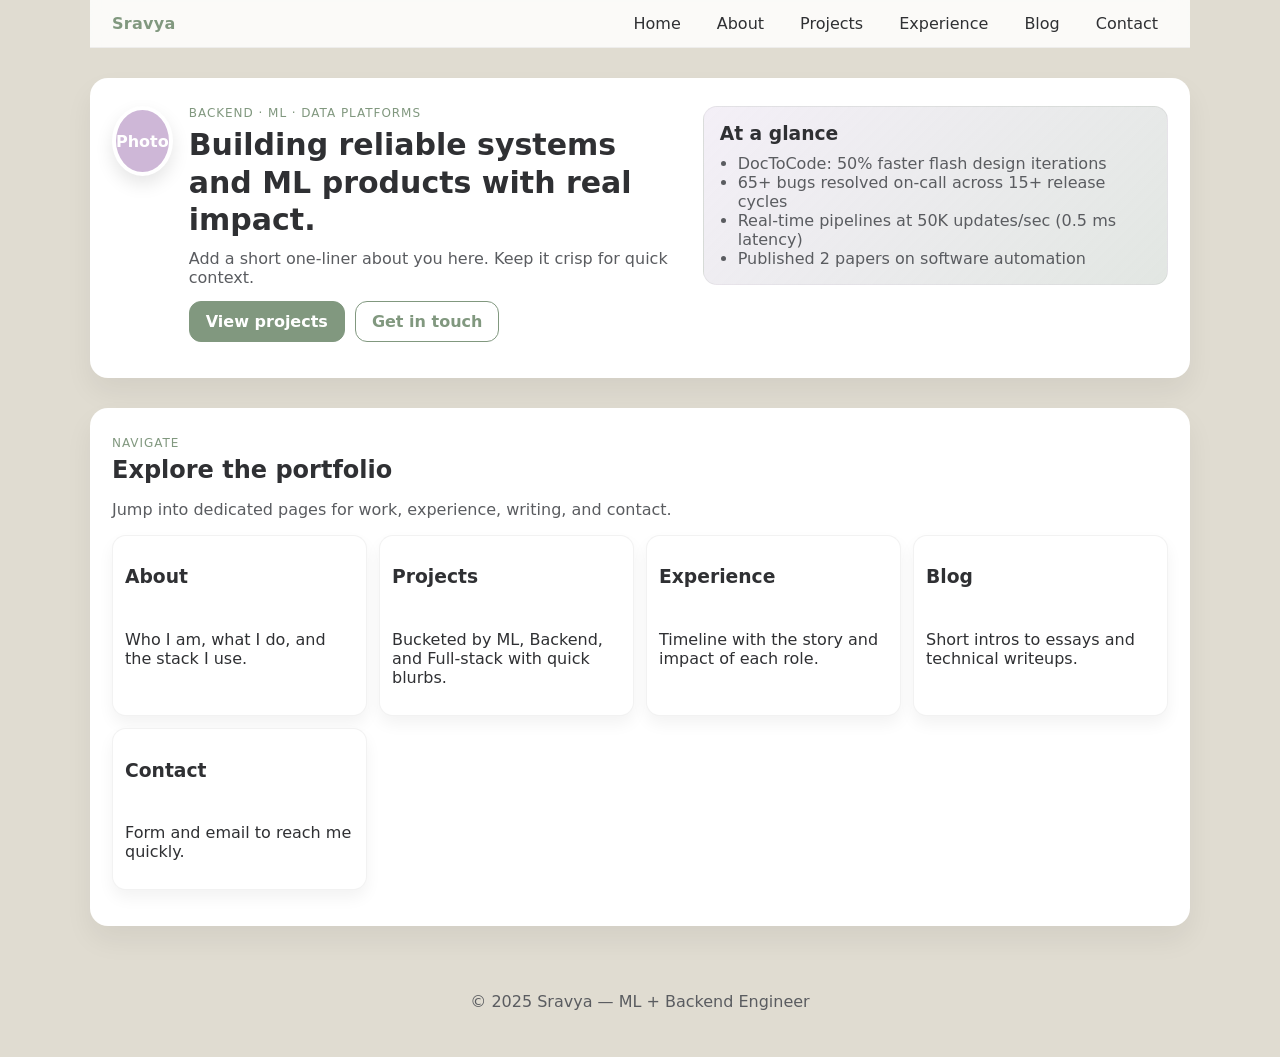
==== commit fecbedd1: "init 4" ====
--- a/index.html
+++ b/index.html
@@ -10,12 +10,12 @@
   <nav class="navbar">
     <div class="logo">Sravya</div>
     <ul class="nav-links">
-      <li><a href="#hero">Home</a></li>
-      <li><a href="#about">About</a></li>
-      <li><a href="#projects">Projects</a></li>
-      <li><a href="#experience">Experience</a></li>
-      <li><a href="#blog">Blog</a></li>
-      <li><a href="#contact">Contact</a></li>
+      <li><a href="index.html">Home</a></li>
+      <li><a href="about.html">About</a></li>
+      <li><a href="projects.html">Projects</a></li>
+      <li><a href="experience.html">Experience</a></li>
+      <li><a href="blog.html">Blog</a></li>
+      <li><a href="contact.html">Contact</a></li>
     </ul>
   </nav>
 
@@ -27,8 +27,8 @@
         <h1>Building reliable systems and ML products with real impact.</h1>
         <p class="lede">Add a short one-liner about you here. Keep it crisp for quick context.</p>
         <div class="hero-actions">
-          <a class="btn primary" href="#projects">View projects</a>
-          <a class="btn ghost" href="#contact">Get in touch</a>
+          <a class="btn primary" href="projects.html">View projects</a>
+          <a class="btn ghost" href="contact.html">Get in touch</a>
         </div>
       </div>
     </div>
@@ -45,238 +45,34 @@
     </div>
   </header>
 
-  <section id="about" class="page section about">
+  <section class="page section quick-links">
     <div class="section-header">
-      <p class="eyebrow">About</p>
-      <h2>At-a-glance</h2>
-      <p class="muted">I design data products end-to-end: ingestion, storage, ML, and the APIs or dashboards that ship insight fast.</p>
-    </div>
-    <div class="about-grid">
-      <div class="about-card">
-        <h3>What I do</h3>
-        <ul>
-          <li>LLM/RAG apps for tabular and knowledge-base search.</li>
-          <li>Real-time and batch data pipelines with observability.</li>
-          <li>APIs and dashboards that translate data into action.</li>
-        </ul>
-      </div>
-      <div class="about-card">
-        <h3>Tech I rely on</h3>
-        <p>Python, Java, SQL · PyTorch, TensorFlow · Kafka, Spark · PostgreSQL, MySQL, Redis, Neo4j · Docker, Kubernetes, Azure/GCP.</p>
-      </div>
-      <div class="about-card">
-        <h3>Highlights</h3>
-        <ul>
-          <li>Execution and customer-focus awards at Micron.</li>
-          <li>Dean's Merit List for academics.</li>
-          <li>Best Poster for AutoCodeDoc; two papers on automation.</li>
-        </ul>
-      </div>
-    </div>
-  </section>
-
-  <section id="projects" class="page section">
-    <div class="section-header">
-      <p class="eyebrow">Projects</p>
-      <h2>Recent work by focus area</h2>
-      <p class="muted">Buckets keep scanning simple. Each card can link out to details.</p>
-    </div>
-    <div class="bucket-grid">
-      <div class="bucket">
-        <h3>Machine Learning</h3>
-        <div class="card-grid">
-          <div class="card">
-            <div class="card-header">
-              <h4>Natural Language Interface to CDM</h4>
-              <span class="pill">LLM · RAG</span>
-            </div>
-            <p>Table-aware RAG to answer corporate data queries; boosts data literacy and discoverability.</p>
-            <a class="link" href="#" target="_blank" rel="noreferrer">View details →</a>
-          </div>
-          <div class="card">
-            <div class="card-header">
-              <h4>LLM-TruthLens</h4>
-              <span class="pill">Verification</span>
-            </div>
-            <p>Real-time LLM verification for entity and yes/no QA using Llama, BERT, RoBERTa, and WikiData signals.</p>
-            <a class="link" href="#" target="_blank" rel="noreferrer">View details →</a>
-          </div>
-          <div class="card">
-            <div class="card-header">
-              <h4>Mood Predictor</h4>
-              <span class="pill">Time-series</span>
-            </div>
-            <p>Smartphone-sensor mood prediction with LSTM + attention; achieved 97% F1 on activity data.</p>
-            <a class="link" href="#" target="_blank" rel="noreferrer">View details →</a>
-          </div>
-          <div class="card">
-            <div class="card-header">
-              <h4>Search & Stay Recommender</h4>
-              <span class="pill">LightGBM</span>
-            </div>
-            <p>Expedia hotel recommendations using LambdaRank, optimized for NDCG on search-query signals.</p>
-            <a class="link" href="#" target="_blank" rel="noreferrer">View details →</a>
-          </div>
-        </div>
-      </div>
-      <div class="bucket">
-        <h3>Backend & Data</h3>
-        <div class="card-grid">
-          <div class="card">
-            <div class="card-header">
-              <h4>Ride-Share Demand Viewer</h4>
-              <span class="pill">Real-time</span>
-            </div>
-            <p>Streaming pipeline at 50K updates/sec and 0.5 ms latency with Kafka, Debezium CDC, PostgreSQL.</p>
-            <a class="link" href="#" target="_blank" rel="noreferrer">View details →</a>
-          </div>
-          <div class="card">
-            <div class="card-header">
-              <h4>AIDB ML Analytics Engine</h4>
-              <span class="pill">SQL + ML</span>
-            </div>
-            <p>Batch processing, aggregation, and SQL parsing (sqlglot) for cheaper unstructured analytics.</p>
-            <a class="link" href="#" target="_blank" rel="noreferrer">View details →</a>
-          </div>
-        </div>
-      </div>
-      <div class="bucket">
-        <h3>Full-stack Delivery</h3>
-        <div class="card-grid">
-          <div class="card">
-            <div class="card-header">
-              <h4>DocToCode</h4>
-              <span class="pill">Spec → Code</span>
-            </div>
-            <p>Spec-to-code generation platform cutting flash memory design iteration time by 50% across teams.</p>
-            <a class="link" href="#" target="_blank" rel="noreferrer">View details →</a>
-          </div>
-          <div class="card">
-            <div class="card-header">
-              <h4>Simulation & Verification Dashboards</h4>
-              <span class="pill">APIs</span>
-            </div>
-            <p>Backend services and observability for DRAM simulation dashboards serving global product lines.</p>
-            <a class="link" href="#" target="_blank" rel="noreferrer">View details →</a>
-          </div>
-          <div class="card">
-            <div class="card-header">
-              <h4>MemberManager</h4>
-              <span class="pill">Graph + Cache</span>
-            </div>
-            <p>Distributed membership platform with Neo4j and Redis delivering millisecond responses at scale.</p>
-            <a class="link" href="#" target="_blank" rel="noreferrer">View details →</a>
-          </div>
-        </div>
-      </div>
-    </div>
-  </section>
-
-  <section id="experience" class="page section">
-    <div class="section-header">
-      <p class="eyebrow">Experience</p>
-      <h2>Timeline of impact</h2>
-      <p class="muted">Story-first view of roles and the outcomes delivered.</p>
-    </div>
-    <div class="timeline">
-      <div class="timeline-item">
-        <div class="timeline-head">
-          <h3>Software Engineer II · Micron Technology</h3>
-          <span class="muted">Hyderabad · Aug 2020 – May 2023</span>
-        </div>
-        <p class="muted">Shipped tools that shortened design cycles, raised reliability, and kept teams unblocked during critical releases.</p>
-        <div class="impact-grid">
-          <div class="impact-card">
-            <h4>DocToCode</h4>
-            <p>Spec-to-code platform that cut flash memory design iteration time by 50%.</p>
-          </div>
-          <div class="impact-card">
-            <h4>Performance Prediction</h4>
-            <p>Data pipelines and anomaly detection over terabytes of simulation data.</p>
-          </div>
-          <div class="impact-card">
-            <h4>Simulation & Verification</h4>
-            <p>Dashboards and monitoring that improved visibility for DRAM product lines.</p>
-          </div>
-          <div class="impact-card">
-            <h4>MemberManager</h4>
-            <p>Graph DB + Redis membership platform with millisecond responses.</p>
-          </div>
-          <div class="impact-card">
-            <h4>PackageIO</h4>
-            <p>Platform for auto-generation and verification across all DRAM products.</p>
-          </div>
-          <div class="impact-card">
-            <h4>On-call readiness</h4>
-            <p>Resolved 65+ issues across 15+ release cycles to keep global teams shipping.</p>
-          </div>
-        </div>
-      </div>
-      <div class="timeline-item">
-        <div class="timeline-head">
-          <h3>Machine Learning Intern · Morningstar</h3>
-          <span class="muted">Mumbai · May 2019 – Jul 2019</span>
-        </div>
-        <p class="muted">Built production modules for hierarchical mapping and extraction of financial terms in annual reports; reached 96%+ F1 with XGBoost and CNNs.</p>
-      </div>
-    </div>
-    <div class="subsection">
-      <h3>Internal publications & honors</h3>
-      <ul class="inline-list">
-        <li>Two papers on software-driven process automation and collaboration at Micron.</li>
-        <li>Best Poster for AutoCodeDoc; third place poster among 70 products.</li>
-        <li>Awards for Excellent Execution, Tenacity, and Customer Focus.</li>
-        <li>Dean's Merit List for academics.</li>
-      </ul>
-    </div>
-  </section>
-
-  <section id="blog" class="page section blog">
-    <div class="section-header">
-      <p class="eyebrow">Blog</p>
-      <h2>Writing & deep dives</h2>
-      <p class="muted">Short intros with links out. Topics: practical ML systems, data infra, lessons from shipping.</p>
+      <p class="eyebrow">Navigate</p>
+      <h2>Explore the portfolio</h2>
+      <p class="muted">Jump into dedicated pages for work, experience, writing, and contact.</p>
     </div>
     <div class="card-grid">
-      <div class="card">
-        <h4>Making RAG work for structured data</h4>
-        <p>How table representation learning and indexing choices change retrieval quality for enterprise knowledge bases.</p>
-        <a class="link" href="#" target="_blank" rel="noreferrer">Read post →</a>
-      </div>
-      <div class="card">
-        <h4>What observability means for ML APIs</h4>
-        <p>Patterns for tracing, monitoring, and alerting across ML-powered endpoints and streaming consumers.</p>
-        <a class="link" href="#" target="_blank" rel="noreferrer">Read post →</a>
-      </div>
-      <div class="card">
-        <h4>From SQL to models: the AIDB journey</h4>
-        <p>Design notes from building a SQL-first path to advanced ML results for no-code users.</p>
-        <a class="link" href="#" target="_blank" rel="noreferrer">Read post →</a>
-      </div>
+      <a class="card" href="about.html">
+        <h3>About</h3>
+        <p>Who I am, what I do, and the stack I use.</p>
+      </a>
+      <a class="card" href="projects.html">
+        <h3>Projects</h3>
+        <p>Bucketed by ML, Backend, and Full-stack with quick blurbs.</p>
+      </a>
+      <a class="card" href="experience.html">
+        <h3>Experience</h3>
+        <p>Timeline with the story and impact of each role.</p>
+      </a>
+      <a class="card" href="blog.html">
+        <h3>Blog</h3>
+        <p>Short intros to essays and technical writeups.</p>
+      </a>
+      <a class="card" href="contact.html">
+        <h3>Contact</h3>
+        <p>Form and email to reach me quickly.</p>
+      </a>
     </div>
-  </section>
-
-  <section id="contact" class="page section contact">
-    <div class="section-header">
-      <p class="eyebrow">Contact</p>
-      <h2>Let’s talk</h2>
-      <p class="muted">Quick form below, or email me directly at <a href="mailto:you@example.com">you@example.com</a>.</p>
-    </div>
-    <form class="contact-form">
-      <div class="form-row">
-        <label for="name">Name</label>
-        <input id="name" name="name" type="text" placeholder="Your name" />
-      </div>
-      <div class="form-row">
-        <label for="email">Email</label>
-        <input id="email" name="email" type="email" placeholder="name@email.com" />
-      </div>
-      <div class="form-row">
-        <label for="message">Message</label>
-        <textarea id="message" name="message" rows="5" placeholder="What can we build together?"></textarea>
-      </div>
-      <button type="submit" class="btn primary full">Send message</button>
-    </form>
   </section>
 
   <footer class="footer">
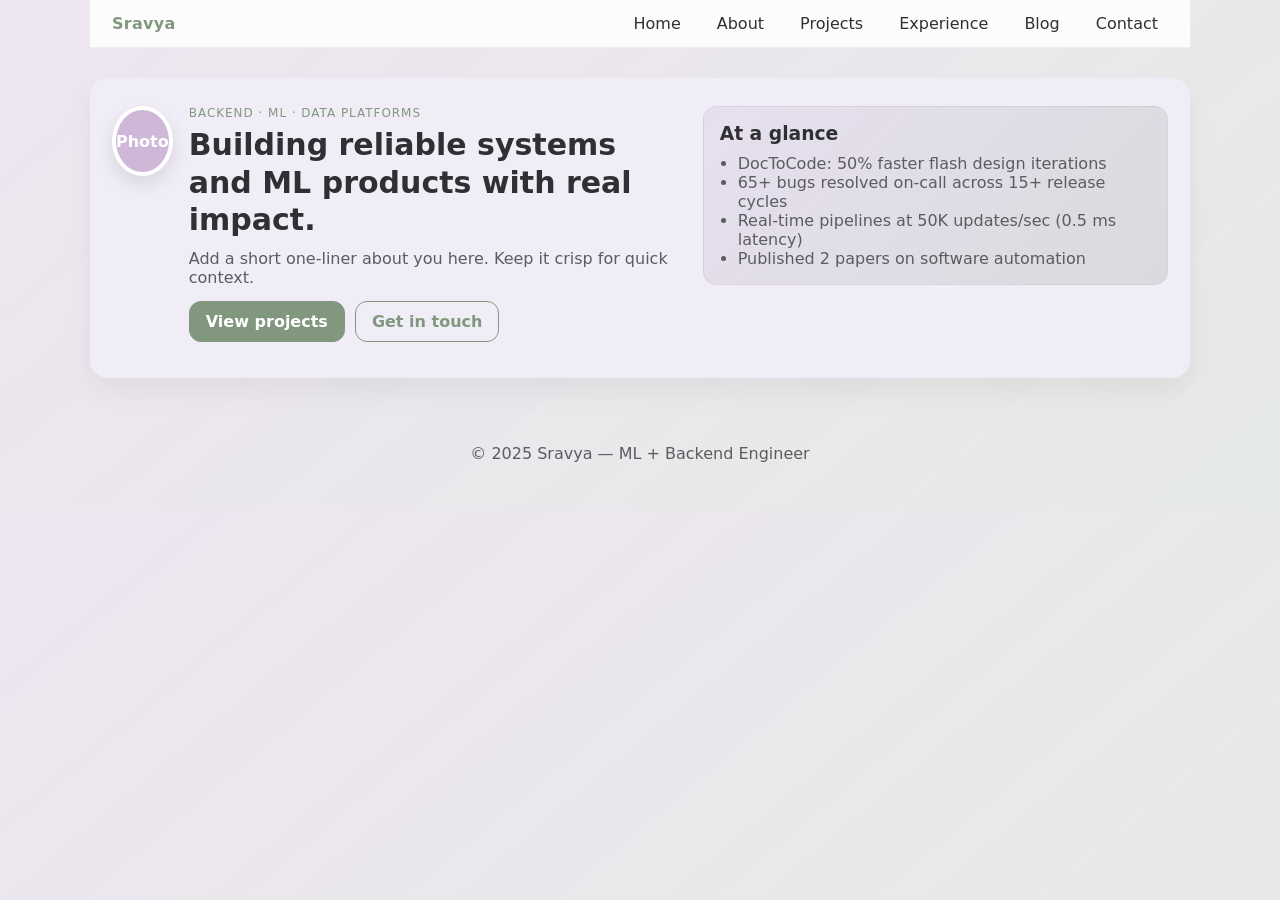
==== commit b9b04646: "color, listing , remove navigate" ====
--- a/index.html
+++ b/index.html
@@ -45,36 +45,6 @@
     </div>
   </header>
 
-  <section class="page section quick-links">
-    <div class="section-header">
-      <p class="eyebrow">Navigate</p>
-      <h2>Explore the portfolio</h2>
-      <p class="muted">Jump into dedicated pages for work, experience, writing, and contact.</p>
-    </div>
-    <div class="card-grid">
-      <a class="card" href="about.html">
-        <h3>About</h3>
-        <p>Who I am, what I do, and the stack I use.</p>
-      </a>
-      <a class="card" href="projects.html">
-        <h3>Projects</h3>
-        <p>Bucketed by ML, Backend, and Full-stack with quick blurbs.</p>
-      </a>
-      <a class="card" href="experience.html">
-        <h3>Experience</h3>
-        <p>Timeline with the story and impact of each role.</p>
-      </a>
-      <a class="card" href="blog.html">
-        <h3>Blog</h3>
-        <p>Short intros to essays and technical writeups.</p>
-      </a>
-      <a class="card" href="contact.html">
-        <h3>Contact</h3>
-        <p>Form and email to reach me quickly.</p>
-      </a>
-    </div>
-  </section>
-
   <footer class="footer">
     <p>© 2025 Sravya — ML + Backend Engineer</p>
   </footer>
--- a/style.css
+++ b/style.css
@@ -2,9 +2,9 @@
 :root{
   --lavender:#B296CA;
   --lilac:#CEB7D7;
-  --sand:#E0DCD1;
   --sage:#ACB9AD;
   --fern:#81987F;
+  --surface:#F1EDF7;
   --text:#2f3033;
   --muted:#5a5c60;
   --radius:14px;
@@ -15,7 +15,7 @@
 body{
   margin:0;
   font-family:"Inter","Segoe UI",system-ui,-apple-system,sans-serif;
-  background:var(--sand);
+  background:linear-gradient(140deg,rgba(206,183,215,0.35),rgba(172,185,173,0.3));
   color:var(--text);
 }
 a{color:inherit;text-decoration:none;}
@@ -44,8 +44,8 @@
   margin:30px auto;
   padding:28px 22px 36px;
   border-radius:18px;
-  background:#fff;
-  box-shadow:0 14px 28px rgba(0,0,0,0.06);
+  background:var(--surface);
+  box-shadow:0 14px 28px rgba(0,0,0,0.05);
 }
 
 .hero{
@@ -114,7 +114,7 @@
   gap:12px;
 }
 .about-card{
-  background:var(--sand);
+  background:var(--surface);
   border:1px solid rgba(0,0,0,0.05);
   border-radius:var(--radius);
   padding:14px;
@@ -123,20 +123,24 @@
 .about-card ul{margin:8px 0 0;padding-left:18px;color:var(--muted);}
 
 .bucket-grid{display:grid;gap:16px;}
+.bucket-grid{
+  grid-template-columns:repeat(auto-fit,minmax(320px,1fr));
+  align-items:start;
+}
 .bucket{
-  background:var(--sand);
+  background:var(--surface);
   border-radius:var(--radius);
   padding:14px;
   border:1px solid rgba(0,0,0,0.05);
 }
 .bucket h3{margin:0 0 10px;}
 .card-grid{
-  display:grid;
-  grid-template-columns:repeat(auto-fit,minmax(240px,1fr));
+  display:flex;
+  flex-direction:column;
   gap:12px;
 }
 .card{
-  background:#fff;
+  background:#fdfaff;
   border:1px solid rgba(0,0,0,0.05);
   border-radius:var(--radius);
   padding:12px;
@@ -157,7 +161,7 @@
 
 .timeline{display:grid;gap:14px;}
 .timeline-item{
-  background:var(--sand);
+  background:var(--surface);
   border-radius:var(--radius);
   border:1px solid rgba(0,0,0,0.05);
   padding:14px;
@@ -181,7 +185,7 @@
   margin-top:10px;
 }
 .impact-card{
-  background:#fff;
+  background:#fdfaff;
   border:1px solid rgba(0,0,0,0.05);
   border-radius:var(--radius);
   padding:10px;
@@ -198,7 +202,7 @@
   margin:8px 0 0;
 }
 .inline-list li{
-  background:#fff;
+  background:#fdfaff;
   border:1px solid rgba(0,0,0,0.05);
   padding:10px 12px;
   border-radius:var(--radius);
@@ -209,7 +213,7 @@
 .blog .card-grid .card h4{margin:0;}
 
 .contact-form{
-  background:var(--sand);
+  background:var(--surface);
   border:1px solid rgba(0,0,0,0.05);
   border-radius:var(--radius);
   padding:14px;
@@ -219,7 +223,7 @@
 .form-row{display:flex;flex-direction:column;gap:6px;}
 .form-row label{font-weight:600;}
 input,textarea{
-  background:#fff;
+  background:#fdfaff;
   border:1px solid rgba(0,0,0,0.1);
   border-radius:10px;
   padding:10px 12px;
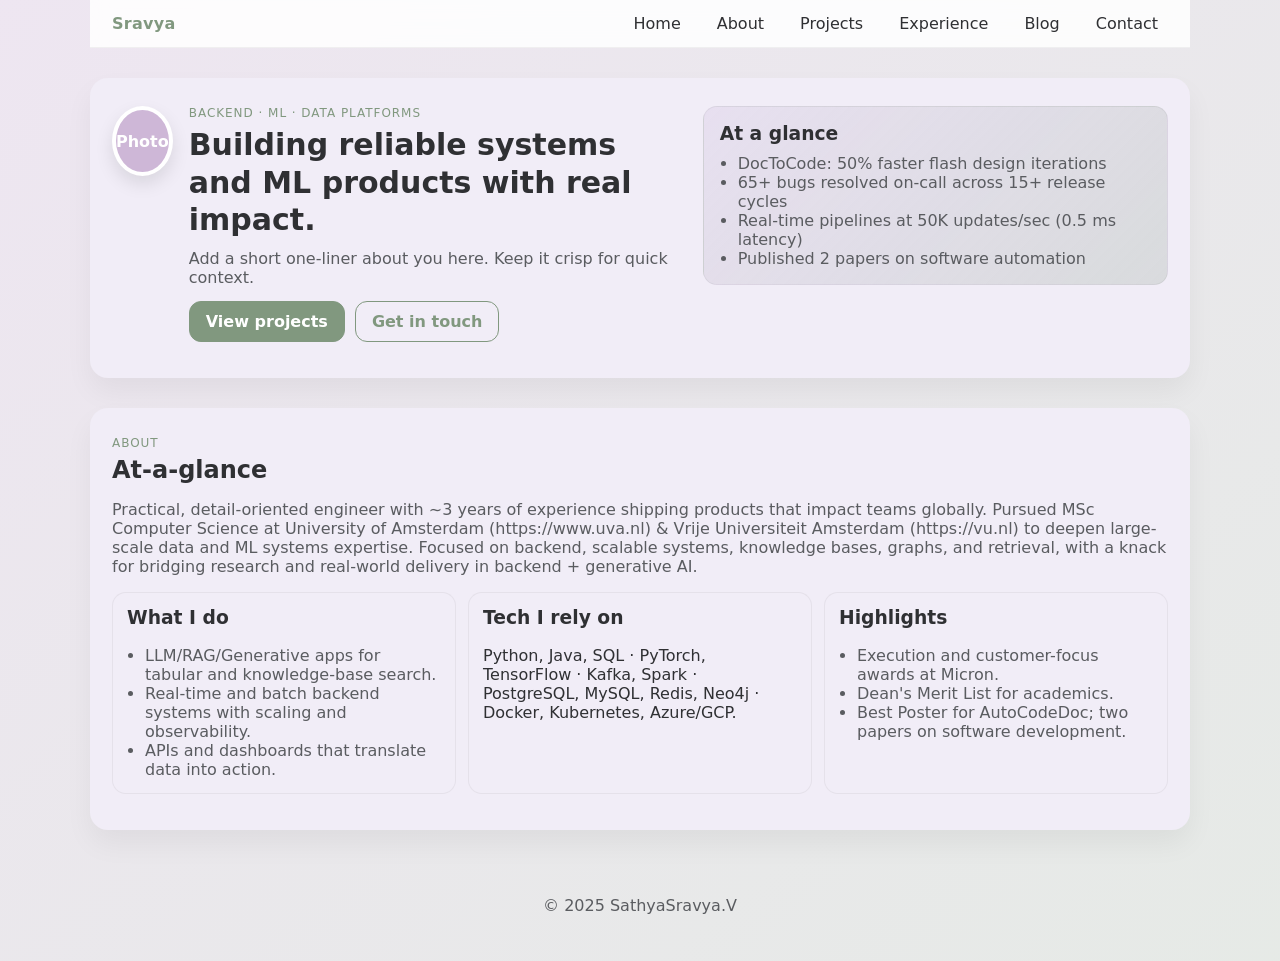
==== commit 59718780: "update" ====
--- a/index.html
+++ b/index.html
@@ -6,12 +6,12 @@
   <title>Sravya | ML + Backend Engineer</title>
   <link rel="stylesheet" href="style.css" />
 </head>
-<body>
+<body data-page="home">
   <nav class="navbar">
     <div class="logo">Sravya</div>
     <ul class="nav-links">
       <li><a href="index.html">Home</a></li>
-      <li><a href="about.html">About</a></li>
+      <li><a href="index.html#about">About</a></li>
       <li><a href="projects.html">Projects</a></li>
       <li><a href="experience.html">Experience</a></li>
       <li><a href="blog.html">Blog</a></li>
@@ -45,8 +45,18 @@
     </div>
   </header>
 
+  <section id="about" class="page section about">
+    <div class="section-header">
+      <p class="eyebrow">About</p>
+      <h2>At-a-glance</h2>
+    </div>
+    <div id="about-root"></div>
+  </section>
+
   <footer class="footer">
-    <p>© 2025 Sravya — ML + Backend Engineer</p>
+    <p>© 2025 SathyaSravya.V</p>
   </footer>
+  <script src="data.js"></script>
+  <script src="script.js"></script>
 </body>
 </html>
--- a/style.css
+++ b/style.css
@@ -150,6 +150,7 @@
   box-shadow:0 8px 16px rgba(0,0,0,0.05);
 }
 .card-header{display:flex;justify-content:space-between;align-items:center;gap:8px;}
+.tag-row{display:flex;flex-wrap:wrap;gap:6px;justify-content:flex-end;}
 .pill{
   padding:6px 10px;
   border-radius:999px;
@@ -158,6 +159,8 @@
   font-size:12px;
 }
 .link{color:var(--fern);font-weight:600;}
+.link-inline{color:var(--fern);font-weight:600;text-decoration:none;}
+.link-inline:hover{text-decoration:underline;}
 
 .timeline{display:grid;gap:14px;}
 .timeline-item{
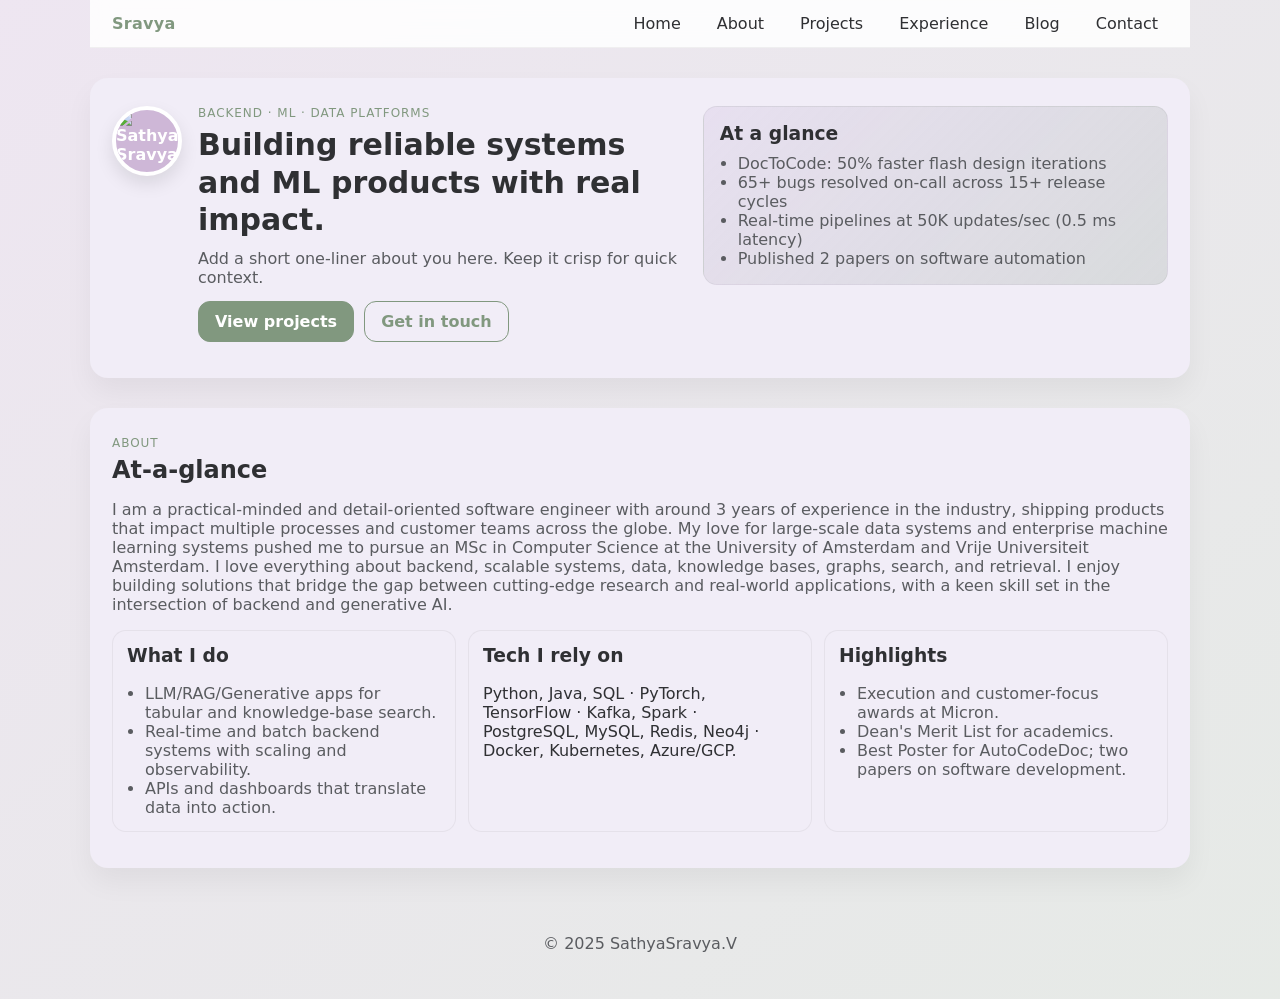
==== commit 423231b5: "update data" ====
--- a/index.html
+++ b/index.html
@@ -21,7 +21,9 @@
 
   <header id="hero" class="page hero">
     <div class="hero-left">
-      <div class="avatar small">Photo</div>
+      <div class="avatar small">
+        <img src="assets/headshot.png" alt="Sathya Sravya" />
+      </div>
       <div>
         <p class="eyebrow">Backend · ML · Data Platforms</p>
         <h1>Building reliable systems and ML products with real impact.</h1>
--- a/style.css
+++ b/style.css
@@ -65,6 +65,13 @@
   font-weight:700;
   border:4px solid #fff;
   box-shadow:0 8px 18px rgba(0,0,0,0.1);
+}
+.avatar img{
+  width:100%;
+  height:100%;
+  object-fit:cover;
+  border-radius:50%;
+  display:block;
 }
 .avatar.small{width:70px;height:70px;}
 .eyebrow{
@@ -195,6 +202,53 @@
   box-shadow:0 8px 14px rgba(0,0,0,0.04);
 }
 
+.timeline-zigzag{
+  position:relative;
+  display:flex;
+  flex-direction:column;
+  gap:24px;
+  padding:10px 0;
+}
+.timeline-zigzag::before{
+  content:"";
+  position:absolute;
+  left:50%;
+  top:0;
+  width:2px;
+  height:100%;
+  background:rgba(0,0,0,0.08);
+  transform:translateX(-50%);
+}
+.timeline-node{
+  position:relative;
+  display:flex;
+}
+.timeline-node.left{justify-content:flex-start;}
+.timeline-node.right{justify-content:flex-end;}
+.timeline-bubble{
+  width:calc(50% - 20px);
+  background:var(--surface);
+  border:1px solid rgba(0,0,0,0.05);
+  border-radius:var(--radius);
+  padding:12px;
+  box-shadow:0 8px 14px rgba(0,0,0,0.04);
+}
+.timeline-node::before{
+  content:"";
+  position:absolute;
+  top:16px;
+  width:12px;
+  height:12px;
+  border-radius:50%;
+  background:var(--lavender);
+  border:2px solid #fff;
+  left:50%;
+  transform:translateX(-50%);
+  box-shadow:0 0 0 2px rgba(0,0,0,0.05);
+}
+.timeline-bubble h3{margin:4px 0;}
+.timeline-bubble .tiny{font-size:12px;}
+
 .subsection{margin-top:16px;}
 .inline-list{
   display:flex;
@@ -244,4 +298,8 @@
 @media(max-width:920px){
   .hero{grid-template-columns:1fr;}
   .navbar{border-bottom:1px solid rgba(0,0,0,0.05);}
-}
+  .timeline-bubble{width:100%;}
+  .timeline-node::before{left:16px;transform:none;}
+  .timeline-zigzag::before{left:16px;}
+  .timeline-node{justify-content:flex-start;padding-left:12px;}
+}
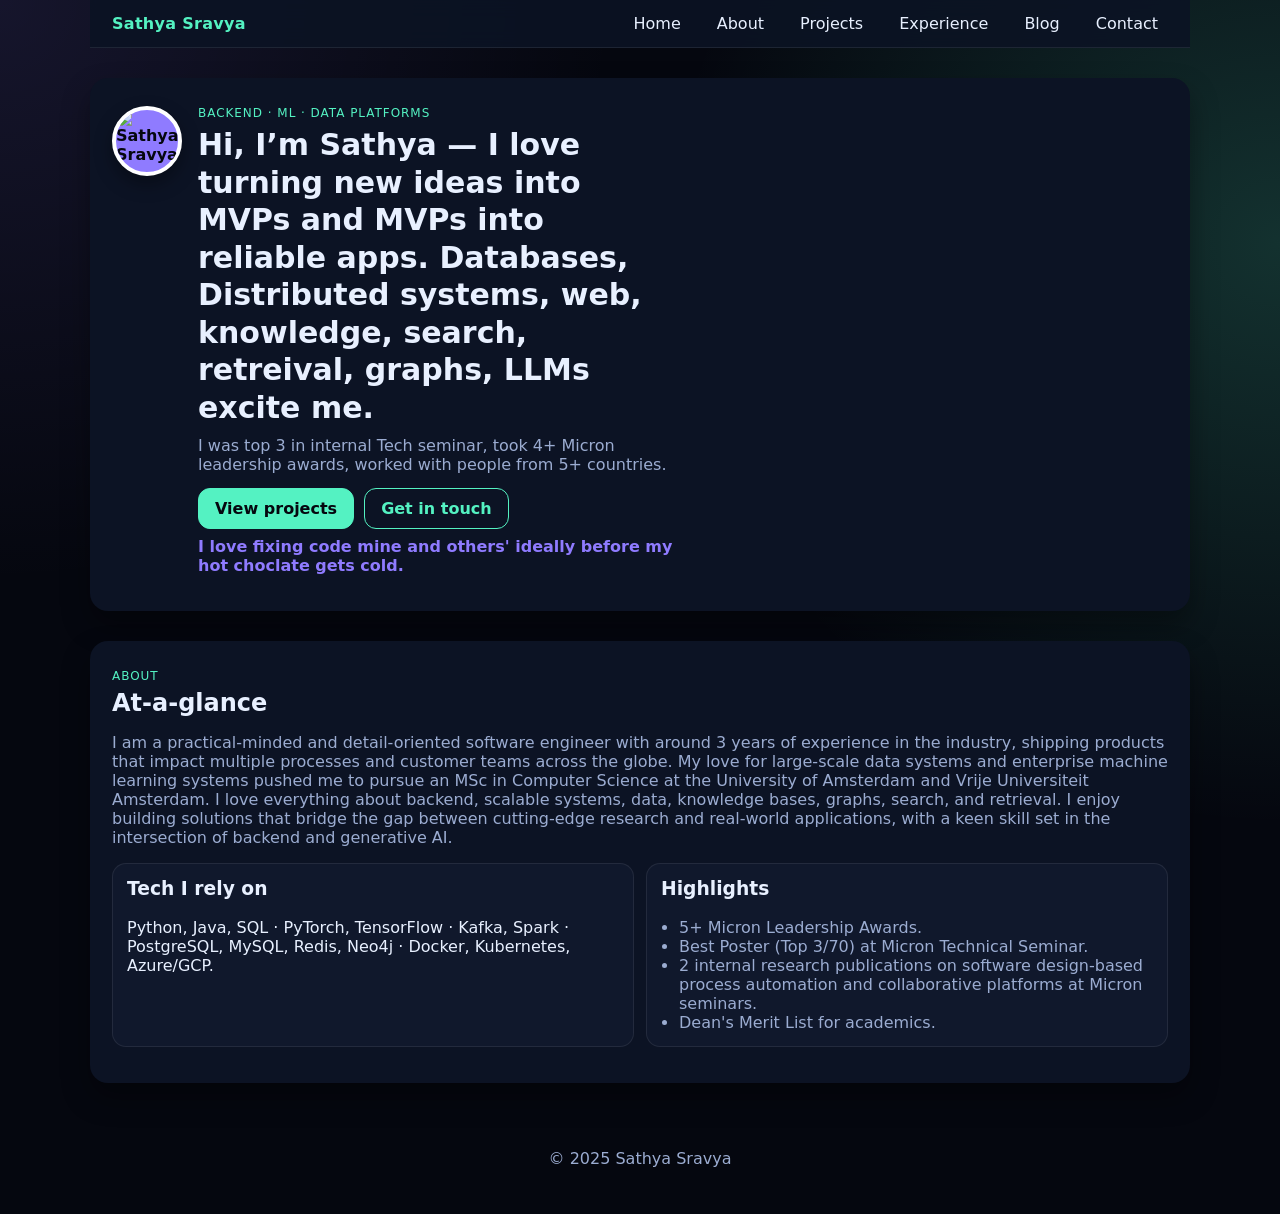
==== commit e2f048fe: "view" ====
--- a/index.html
+++ b/index.html
@@ -3,12 +3,12 @@
 <head>
   <meta charset="UTF-8" />
   <meta name="viewport" content="width=device-width, initial-scale=1.0" />
-  <title>Sravya | ML + Backend Engineer</title>
+  <title>Sathya Sravya | ML + Backend Engineer</title>
   <link rel="stylesheet" href="style.css" />
 </head>
 <body data-page="home">
   <nav class="navbar">
-    <div class="logo">Sravya</div>
+    <div class="logo">Sathya Sravya</div>
     <ul class="nav-links">
       <li><a href="index.html">Home</a></li>
       <li><a href="index.html#about">About</a></li>
@@ -26,25 +26,16 @@
       </div>
       <div>
         <p class="eyebrow">Backend · ML · Data Platforms</p>
-        <h1>Building reliable systems and ML products with real impact.</h1>
-        <p class="lede">Add a short one-liner about you here. Keep it crisp for quick context.</p>
+        <h1>Hi, I’m Sathya — I love turning new ideas into MVPs and MVPs into reliable apps. Databases, Distributed systems, web, knowledge, search, retreival, graphs, LLMs excite me.</h1>
+        <p class="lede">I was top 3 in internal Tech seminar, took 4+ Micron leadership awards, worked with people from 5+ countries.</p>
         <div class="hero-actions">
           <a class="btn primary" href="projects.html">View projects</a>
           <a class="btn ghost" href="contact.html">Get in touch</a>
         </div>
+        <p class="playful">I love fixing code mine and others' ideally before my hot choclate gets cold.</p>
       </div>
     </div>
-    <div class="hero-right">
-      <div class="stat-card">
-        <h3>At a glance</h3>
-        <ul>
-          <li>DocToCode: 50% faster flash design iterations</li>
-          <li>65+ bugs resolved on-call across 15+ release cycles</li>
-          <li>Real-time pipelines at 50K updates/sec (0.5 ms latency)</li>
-          <li>Published 2 papers on software automation</li>
-        </ul>
-      </div>
-    </div>
+
   </header>
 
   <section id="about" class="page section about">
@@ -56,7 +47,7 @@
   </section>
 
   <footer class="footer">
-    <p>© 2025 SathyaSravya.V</p>
+    <p>© 2025 Sathya Sravya</p>
   </footer>
   <script src="data.js"></script>
   <script src="script.js"></script>
--- a/style.css
+++ b/style.css
@@ -1,12 +1,13 @@
-/* Sageberry palette driven layout */
+/* Neon night theme */
 :root{
-  --lavender:#B296CA;
-  --lilac:#CEB7D7;
-  --sage:#ACB9AD;
-  --fern:#81987F;
-  --surface:#F1EDF7;
-  --text:#2f3033;
-  --muted:#5a5c60;
+  --bg:#05070f;
+  --panel:#0c1324;
+  --surface:#10182c;
+  --border:rgba(255,255,255,0.08);
+  --accent:#54f2c2;
+  --accent-2:#8f7bff;
+  --text:#e8f0ff;
+  --muted:#9bacd1;
   --radius:14px;
   --max:1100px;
 }
@@ -15,7 +16,7 @@
 body{
   margin:0;
   font-family:"Inter","Segoe UI",system-ui,-apple-system,sans-serif;
-  background:linear-gradient(140deg,rgba(206,183,215,0.35),rgba(172,185,173,0.3));
+  background:radial-gradient(120% 120% at 0% 0%,rgba(143,123,255,0.12),transparent 40%),radial-gradient(120% 120% at 100% 20%,rgba(84,242,194,0.18),transparent 40%),var(--bg);
   color:var(--text);
 }
 a{color:inherit;text-decoration:none;}
@@ -30,22 +31,22 @@
   padding:14px 22px;
   max-width:var(--max);
   margin:0 auto;
-  background:rgba(255,255,255,0.85);
+  background:rgba(12,19,36,0.9);
   backdrop-filter:blur(10px);
-  border-bottom:1px solid rgba(0,0,0,0.05);
-}
-.logo{font-weight:700;letter-spacing:0.3px;color:var(--fern);}
+  border-bottom:1px solid var(--border);
+}
+.logo{font-weight:700;letter-spacing:0.3px;color:var(--accent);}
 .nav-links{display:flex;gap:16px;list-style:none;padding:0;margin:0;}
 .nav-links a{padding:8px 10px;border-radius:10px;transition:background 0.15s,color 0.15s;}
-.nav-links a:hover{background:var(--lilac);color:#fff;}
+.nav-links a:hover{background:rgba(143,123,255,0.25);color:#fff;}
 
 .page{
   max-width:var(--max);
   margin:30px auto;
   padding:28px 22px 36px;
   border-radius:18px;
-  background:var(--surface);
-  box-shadow:0 14px 28px rgba(0,0,0,0.05);
+  background:var(--panel);
+  box-shadow:0 14px 28px rgba(0,0,0,0.35);
 }
 
 .hero{
@@ -58,13 +59,13 @@
   width:60px;
   height:60px;
   border-radius:50%;
-  background:var(--lilac);
-  color:#fff;
+  background:var(--accent-2);
+  color:var(--bg);
   display:grid;
   place-items:center;
   font-weight:700;
   border:4px solid #fff;
-  box-shadow:0 8px 18px rgba(0,0,0,0.1);
+  box-shadow:0 8px 18px rgba(0,0,0,0.35);
 }
 .avatar img{
   width:100%;
@@ -79,33 +80,33 @@
   text-transform:uppercase;
   font-size:12px;
   margin:0 0 6px;
-  color:var(--fern);
+  color:var(--accent);
 }
 h1{margin:0 0 10px;font-size:30px;line-height:1.25;}
 .lede{margin:0 0 14px;color:var(--muted);}
 .hero-actions{display:flex;gap:10px;flex-wrap:wrap;}
+.playful{margin:8px 0 0;color:var(--accent-2);font-weight:600;}
 .btn{
   display:inline-flex;
   align-items:center;
   justify-content:center;
   padding:10px 16px;
   border-radius:12px;
-  border:1px solid var(--fern);
+  border:1px solid var(--accent);
   font-weight:600;
   cursor:pointer;
   transition:transform 0.15s,box-shadow 0.15s,background 0.15s,color 0.15s;
 }
-.btn.primary{background:var(--fern);color:#fff;}
-.btn.ghost{background:transparent;color:var(--fern);}
-.btn.primary:hover{transform:translateY(-1px);box-shadow:0 10px 20px rgba(129,152,127,0.3);}
-.btn.ghost:hover{background:var(--lilac);color:#fff;border-color:var(--lilac);}
+.btn.primary{background:var(--accent);color:var(--bg);}
+.btn.ghost{background:transparent;color:var(--accent);}
+.btn.primary:hover,.btn.ghost:hover{transform:translateY(-1px);box-shadow:0 10px 20px rgba(84,242,194,0.35);background:rgba(84,242,194,0.12);color:#fff;border-color:var(--accent);}
 .btn.full{width:100%;}
 
 .hero-right .stat-card{
-  background:linear-gradient(135deg,rgba(178,150,202,0.15),rgba(172,185,173,0.35));
+  background:linear-gradient(135deg,rgba(143,123,255,0.2),rgba(84,242,194,0.15));
   border-radius:var(--radius);
   padding:16px;
-  border:1px solid rgba(0,0,0,0.05);
+  border:1px solid var(--border);
 }
 .stat-card h3{margin:0 0 10px;}
 .stat-card ul{margin:0;padding-left:18px;color:var(--muted);}
@@ -122,7 +123,7 @@
 }
 .about-card{
   background:var(--surface);
-  border:1px solid rgba(0,0,0,0.05);
+  border:1px solid var(--border);
   border-radius:var(--radius);
   padding:14px;
 }
@@ -138,8 +139,10 @@
   background:var(--surface);
   border-radius:var(--radius);
   padding:14px;
-  border:1px solid rgba(0,0,0,0.05);
-}
+  border:1px solid var(--border);
+  transition:border-color 0.15s, box-shadow 0.15s;
+}
+.bucket:hover{border-color:var(--accent);box-shadow:0 12px 24px rgba(84,242,194,0.18);}
 .bucket h3{margin:0 0 10px;}
 .card-grid{
   display:flex;
@@ -147,33 +150,59 @@
   gap:12px;
 }
 .card{
-  background:#fdfaff;
-  border:1px solid rgba(0,0,0,0.05);
+  background:var(--surface);
+  border:1px solid var(--border);
   border-radius:var(--radius);
   padding:12px;
   display:flex;
   flex-direction:column;
   gap:8px;
-  box-shadow:0 8px 16px rgba(0,0,0,0.05);
+  box-shadow:0 8px 16px rgba(0,0,0,0.3);
+  transition:transform 0.15s, box-shadow 0.15s, border-color 0.15s;
+}
+.card:hover{
+  transform:translateY(-2px);
+  border-color:var(--accent);
+  box-shadow:0 12px 28px rgba(84,242,194,0.2);
 }
 .card-header{display:flex;justify-content:space-between;align-items:center;gap:8px;}
 .tag-row{display:flex;flex-wrap:wrap;gap:6px;justify-content:flex-end;}
 .pill{
   padding:6px 10px;
   border-radius:999px;
-  background:var(--lavender);
-  color:#fff;
+  background:rgba(143,123,255,0.25);
+  color:#e8e6ff;
   font-size:12px;
 }
-.link{color:var(--fern);font-weight:600;}
-.link-inline{color:var(--fern);font-weight:600;text-decoration:none;}
+.link{color:var(--accent);font-weight:600;}
+.link-inline{color:var(--accent);font-weight:600;text-decoration:none;}
 .link-inline:hover{text-decoration:underline;}
+
+.card-thumb{
+  width:100%;
+  height:160px;
+  border-radius:12px;
+  overflow:hidden;
+  background:rgba(255,255,255,0.05);
+  border:1px solid var(--border);
+}
+.card-thumb img{width:100%;height:100%;object-fit:cover;display:block;}
+.project-card h4{margin:6px 0;}
+.projects-scroll{max-height:70vh;overflow:auto;padding-right:6px;}
+.projects-grid{display:grid;grid-template-columns:repeat(auto-fit,minmax(260px,1fr));gap:12px;}
+.bucket-pill{
+  display:inline-flex;
+  align-items:center;
+  gap:6px;
+  font-size:12px;
+  color:var(--accent);
+}
 
 .timeline{display:grid;gap:14px;}
 .timeline-item{
   background:var(--surface);
   border-radius:var(--radius);
-  border:1px solid rgba(0,0,0,0.05);
+  border:1px solid var(--border);
   padding:14px;
   position:relative;
 }
@@ -185,7 +214,7 @@
   width:6px;
   height:6px;
   border-radius:50%;
-  background:var(--lavender);
+  background:var(--accent-2);
 }
 .timeline-head{display:flex;justify-content:space-between;gap:8px;flex-wrap:wrap;}
 .impact-grid{
@@ -195,11 +224,11 @@
   margin-top:10px;
 }
 .impact-card{
-  background:#fdfaff;
-  border:1px solid rgba(0,0,0,0.05);
+  background:var(--surface);
+  border:1px solid var(--border);
   border-radius:var(--radius);
   padding:10px;
-  box-shadow:0 8px 14px rgba(0,0,0,0.04);
+  box-shadow:0 8px 14px rgba(0,0,0,0.25);
 }
 
 .timeline-zigzag{
@@ -216,7 +245,7 @@
   top:0;
   width:2px;
   height:100%;
-  background:rgba(0,0,0,0.08);
+  background:rgba(255,255,255,0.08);
   transform:translateX(-50%);
 }
 .timeline-node{
@@ -228,10 +257,10 @@
 .timeline-bubble{
   width:calc(50% - 20px);
   background:var(--surface);
-  border:1px solid rgba(0,0,0,0.05);
+  border:1px solid var(--border);
   border-radius:var(--radius);
   padding:12px;
-  box-shadow:0 8px 14px rgba(0,0,0,0.04);
+  box-shadow:0 8px 14px rgba(0,0,0,0.25);
 }
 .timeline-node::before{
   content:"";
@@ -240,7 +269,7 @@
   width:12px;
   height:12px;
   border-radius:50%;
-  background:var(--lavender);
+  background:var(--accent-2);
   border:2px solid #fff;
   left:50%;
   transform:translateX(-50%);
@@ -259,19 +288,19 @@
   margin:8px 0 0;
 }
 .inline-list li{
-  background:#fdfaff;
-  border:1px solid rgba(0,0,0,0.05);
+  background:var(--surface);
+  border:1px solid var(--border);
   padding:10px 12px;
   border-radius:var(--radius);
   color:var(--muted);
-  box-shadow:0 8px 14px rgba(0,0,0,0.04);
+  box-shadow:0 8px 14px rgba(0,0,0,0.25);
 }
 
 .blog .card-grid .card h4{margin:0;}
 
 .contact-form{
   background:var(--surface);
-  border:1px solid rgba(0,0,0,0.05);
+  border:1px solid var(--border);
   border-radius:var(--radius);
   padding:14px;
   display:grid;
@@ -280,14 +309,14 @@
 .form-row{display:flex;flex-direction:column;gap:6px;}
 .form-row label{font-weight:600;}
 input,textarea{
-  background:#fdfaff;
-  border:1px solid rgba(0,0,0,0.1);
+  background:var(--panel);
+  border:1px solid var(--border);
   border-radius:10px;
   padding:10px 12px;
   font-family:inherit;
   color:var(--text);
 }
-input:focus,textarea:focus{outline:2px solid var(--lavender);border-color:transparent;}
+input:focus,textarea:focus{outline:2px solid var(--accent);border-color:transparent;}
 
 .footer{
   text-align:center;
@@ -297,7 +326,7 @@
 
 @media(max-width:920px){
   .hero{grid-template-columns:1fr;}
-  .navbar{border-bottom:1px solid rgba(0,0,0,0.05);}
+  .navbar{border-bottom:1px solid var(--border);}
   .timeline-bubble{width:100%;}
   .timeline-node::before{left:16px;transform:none;}
   .timeline-zigzag::before{left:16px;}
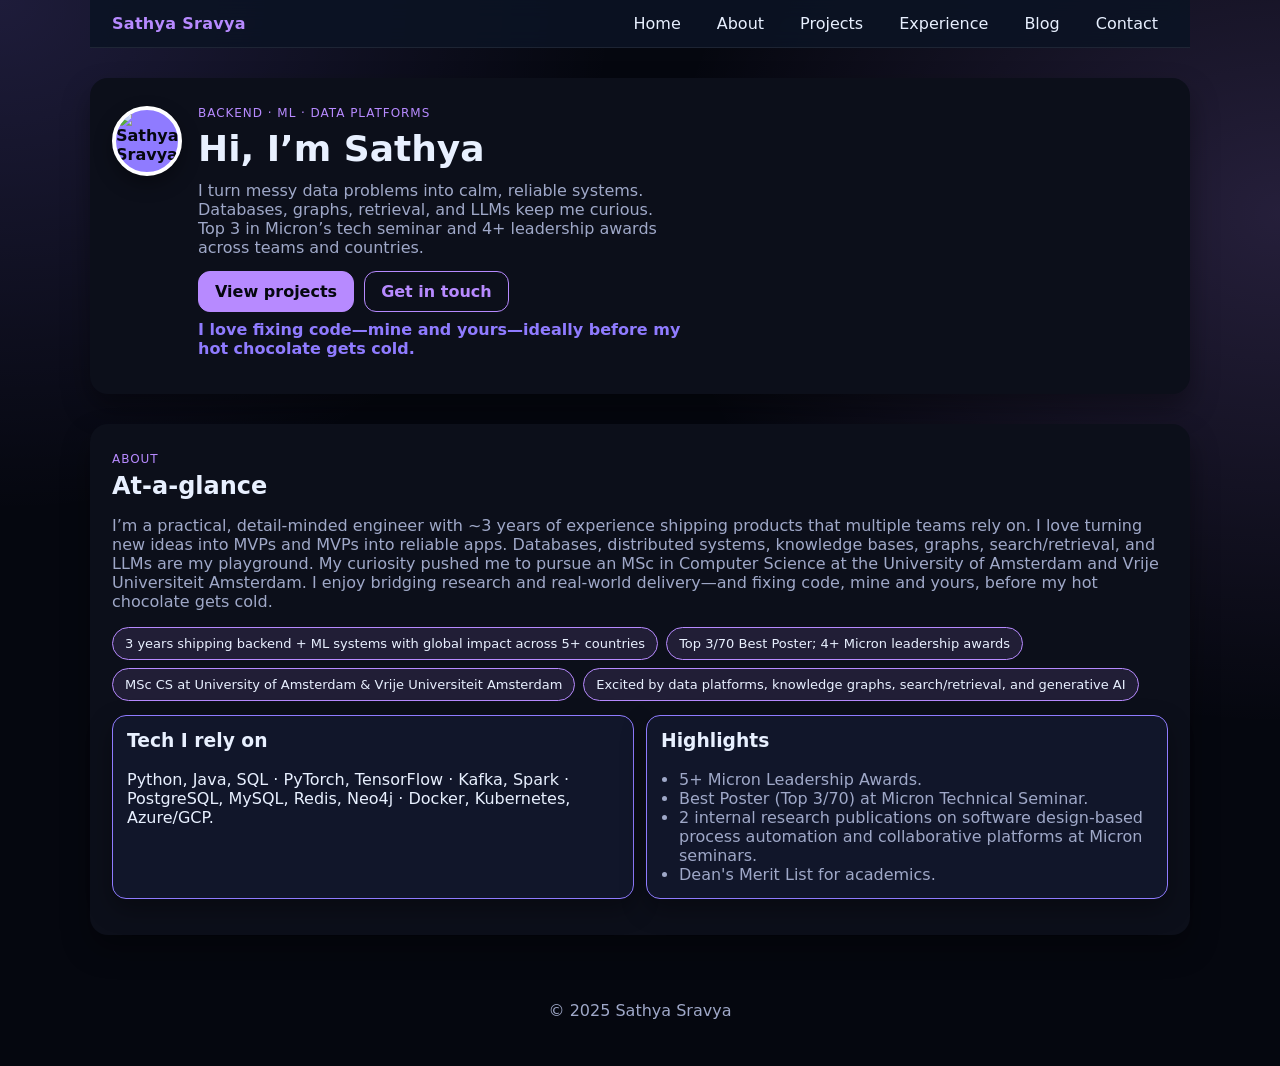
==== commit 4081db25: "view" ====
--- a/index.html
+++ b/index.html
@@ -26,13 +26,13 @@
       </div>
       <div>
         <p class="eyebrow">Backend · ML · Data Platforms</p>
-        <h1>Hi, I’m Sathya — I love turning new ideas into MVPs and MVPs into reliable apps. Databases, Distributed systems, web, knowledge, search, retreival, graphs, LLMs excite me.</h1>
-        <p class="lede">I was top 3 in internal Tech seminar, took 4+ Micron leadership awards, worked with people from 5+ countries.</p>
+        <h1 class="big-name">Hi, I’m Sathya</h1>
+        <p class="lede">I turn messy data problems into calm, reliable systems. Databases, graphs, retrieval, and LLMs keep me curious. Top 3 in Micron’s tech seminar and 4+ leadership awards across teams and countries.</p>
         <div class="hero-actions">
           <a class="btn primary" href="projects.html">View projects</a>
           <a class="btn ghost" href="contact.html">Get in touch</a>
         </div>
-        <p class="playful">I love fixing code mine and others' ideally before my hot choclate gets cold.</p>
+        <p class="playful">I love fixing code—mine and yours—ideally before my hot chocolate gets cold.</p>
       </div>
     </div>
 
--- a/style.css
+++ b/style.css
@@ -1,13 +1,13 @@
 /* Neon night theme */
 :root{
   --bg:#05070f;
-  --panel:#0c1324;
-  --surface:#10182c;
+  --panel:#0c0f1a;
+  --surface:#11162a;
   --border:rgba(255,255,255,0.08);
-  --accent:#54f2c2;
+  --accent:#b78aff;
   --accent-2:#8f7bff;
   --text:#e8f0ff;
-  --muted:#9bacd1;
+  --muted:#9fa8c8;
   --radius:14px;
   --max:1100px;
 }
@@ -16,7 +16,7 @@
 body{
   margin:0;
   font-family:"Inter","Segoe UI",system-ui,-apple-system,sans-serif;
-  background:radial-gradient(120% 120% at 0% 0%,rgba(143,123,255,0.12),transparent 40%),radial-gradient(120% 120% at 100% 20%,rgba(84,242,194,0.18),transparent 40%),var(--bg);
+  background:radial-gradient(120% 120% at 0% 0%,rgba(143,123,255,0.18),transparent 40%),radial-gradient(120% 120% at 100% 20%,rgba(183,138,255,0.18),transparent 40%),var(--bg);
   color:var(--text);
 }
 a{color:inherit;text-decoration:none;}
@@ -38,7 +38,7 @@
 .logo{font-weight:700;letter-spacing:0.3px;color:var(--accent);}
 .nav-links{display:flex;gap:16px;list-style:none;padding:0;margin:0;}
 .nav-links a{padding:8px 10px;border-radius:10px;transition:background 0.15s,color 0.15s;}
-.nav-links a:hover{background:rgba(143,123,255,0.25);color:#fff;}
+.nav-links a:hover{background:rgba(183,138,255,0.25);color:#fff;}
 
 .page{
   max-width:var(--max);
@@ -83,6 +83,7 @@
   color:var(--accent);
 }
 h1{margin:0 0 10px;font-size:30px;line-height:1.25;}
+.big-name{font-size:36px;}
 .lede{margin:0 0 14px;color:var(--muted);}
 .hero-actions{display:flex;gap:10px;flex-wrap:wrap;}
 .playful{margin:8px 0 0;color:var(--accent-2);font-weight:600;}
@@ -99,11 +100,11 @@
 }
 .btn.primary{background:var(--accent);color:var(--bg);}
 .btn.ghost{background:transparent;color:var(--accent);}
-.btn.primary:hover,.btn.ghost:hover{transform:translateY(-1px);box-shadow:0 10px 20px rgba(84,242,194,0.35);background:rgba(84,242,194,0.12);color:#fff;border-color:var(--accent);}
+.btn.primary:hover,.btn.ghost:hover{transform:translateY(-1px);box-shadow:0 10px 20px rgba(183,138,255,0.35);background:rgba(183,138,255,0.12);color:#fff;border-color:var(--accent);}
 .btn.full{width:100%;}
 
 .hero-right .stat-card{
-  background:linear-gradient(135deg,rgba(143,123,255,0.2),rgba(84,242,194,0.15));
+  background:linear-gradient(135deg,rgba(143,123,255,0.25),rgba(183,138,255,0.18));
   border-radius:var(--radius);
   padding:16px;
   border:1px solid var(--border);
@@ -123,12 +124,27 @@
 }
 .about-card{
   background:var(--surface);
-  border:1px solid var(--border);
+  border:1px solid var(--accent-2);
   border-radius:var(--radius);
   padding:14px;
+  box-shadow:0 10px 24px rgba(0,0,0,0.35);
 }
 .about-card h3{margin-top:0;}
 .about-card ul{margin:8px 0 0;padding-left:18px;color:var(--muted);}
+.chip-row{
+  display:flex;
+  flex-wrap:wrap;
+  gap:8px;
+  margin:10px 0 14px;
+}
+.chip{
+  padding:8px 12px;
+  border-radius:999px;
+  border:1px solid var(--accent);
+  background:rgba(183,138,255,0.12);
+  color:var(--text);
+  font-size:13px;
+}
 
 .bucket-grid{display:grid;gap:16px;}
 .bucket-grid{
@@ -142,7 +158,7 @@
   border:1px solid var(--border);
   transition:border-color 0.15s, box-shadow 0.15s;
 }
-.bucket:hover{border-color:var(--accent);box-shadow:0 12px 24px rgba(84,242,194,0.18);}
+.bucket:hover{border-color:var(--accent);box-shadow:0 12px 24px rgba(183,138,255,0.2);}
 .bucket h3{margin:0 0 10px;}
 .card-grid{
   display:flex;
@@ -163,15 +179,15 @@
 .card:hover{
   transform:translateY(-2px);
   border-color:var(--accent);
-  box-shadow:0 12px 28px rgba(84,242,194,0.2);
+  box-shadow:0 12px 28px rgba(183,138,255,0.2);
 }
 .card-header{display:flex;justify-content:space-between;align-items:center;gap:8px;}
 .tag-row{display:flex;flex-wrap:wrap;gap:6px;justify-content:flex-end;}
 .pill{
   padding:6px 10px;
   border-radius:999px;
-  background:rgba(143,123,255,0.25);
-  color:#e8e6ff;
+  background:rgba(183,138,255,0.25);
+  color:#f3edff;
   font-size:12px;
 }
 .link{color:var(--accent);font-weight:600;}
